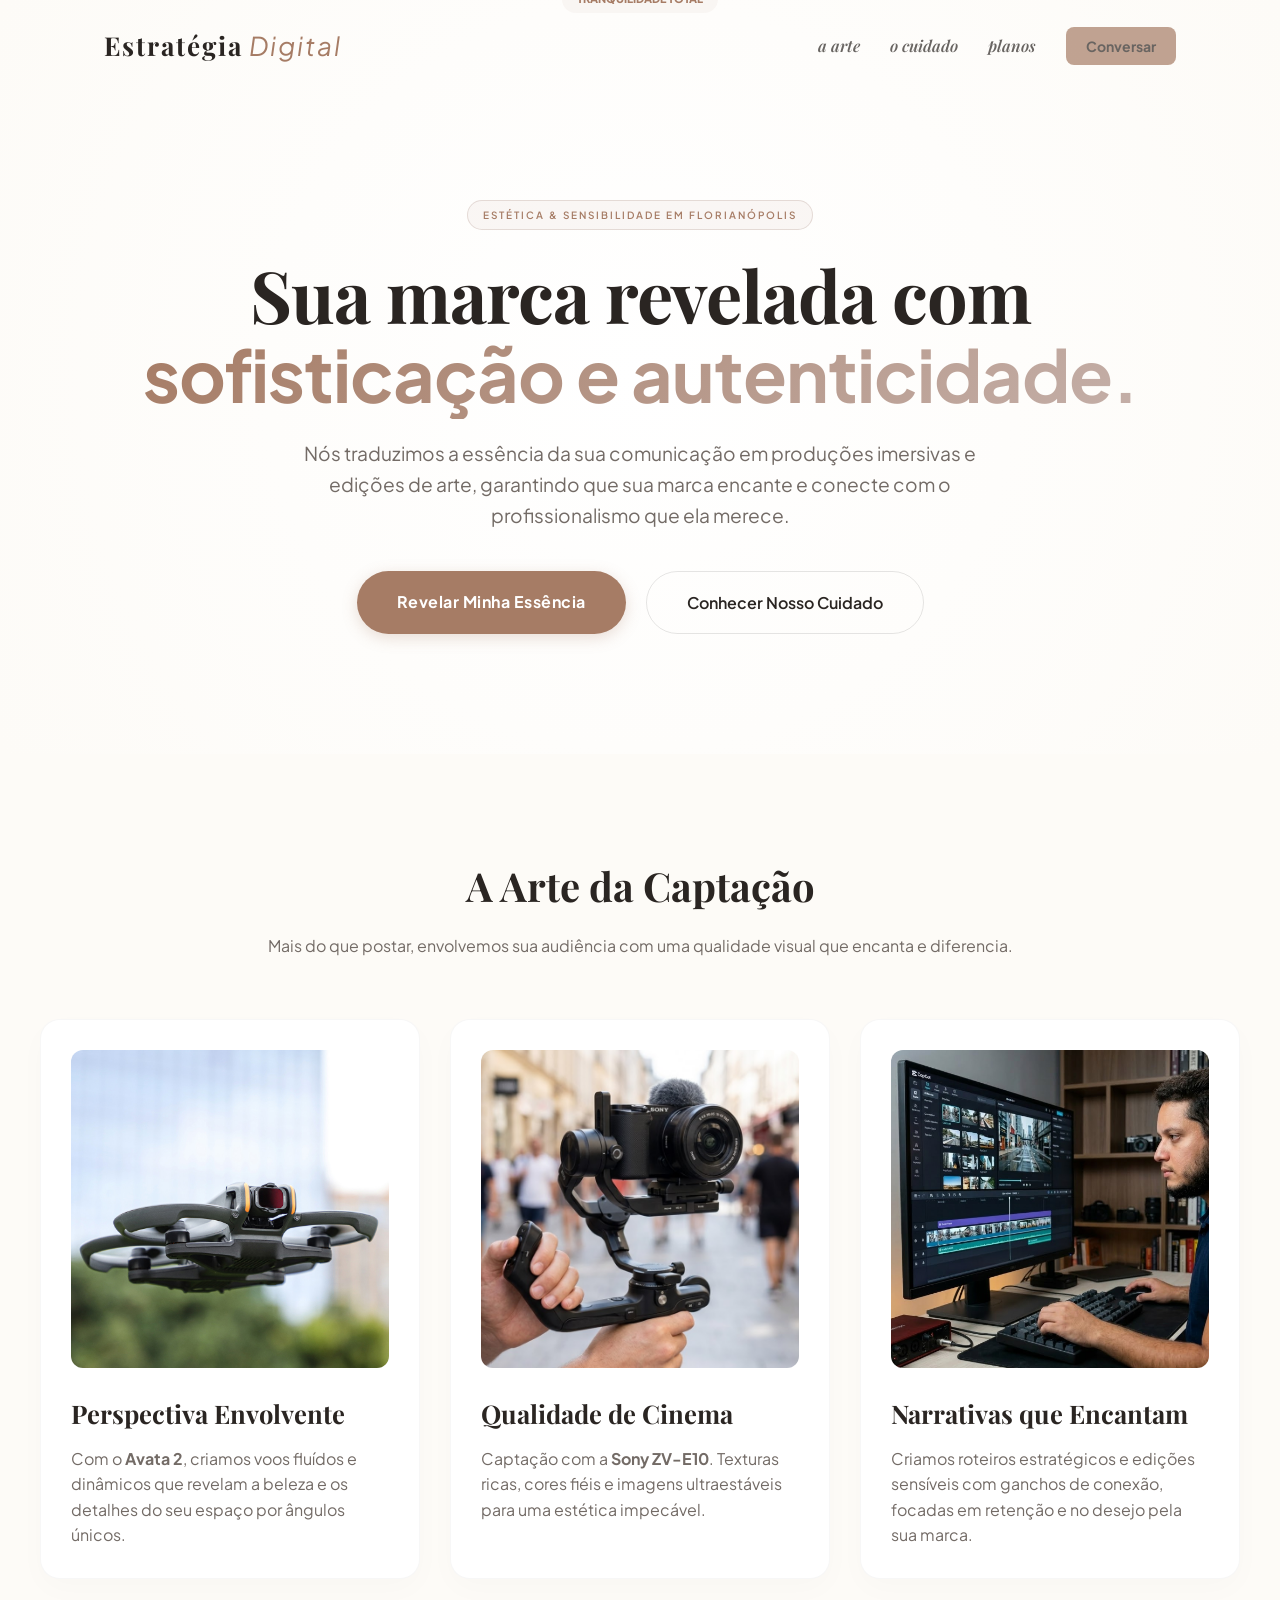
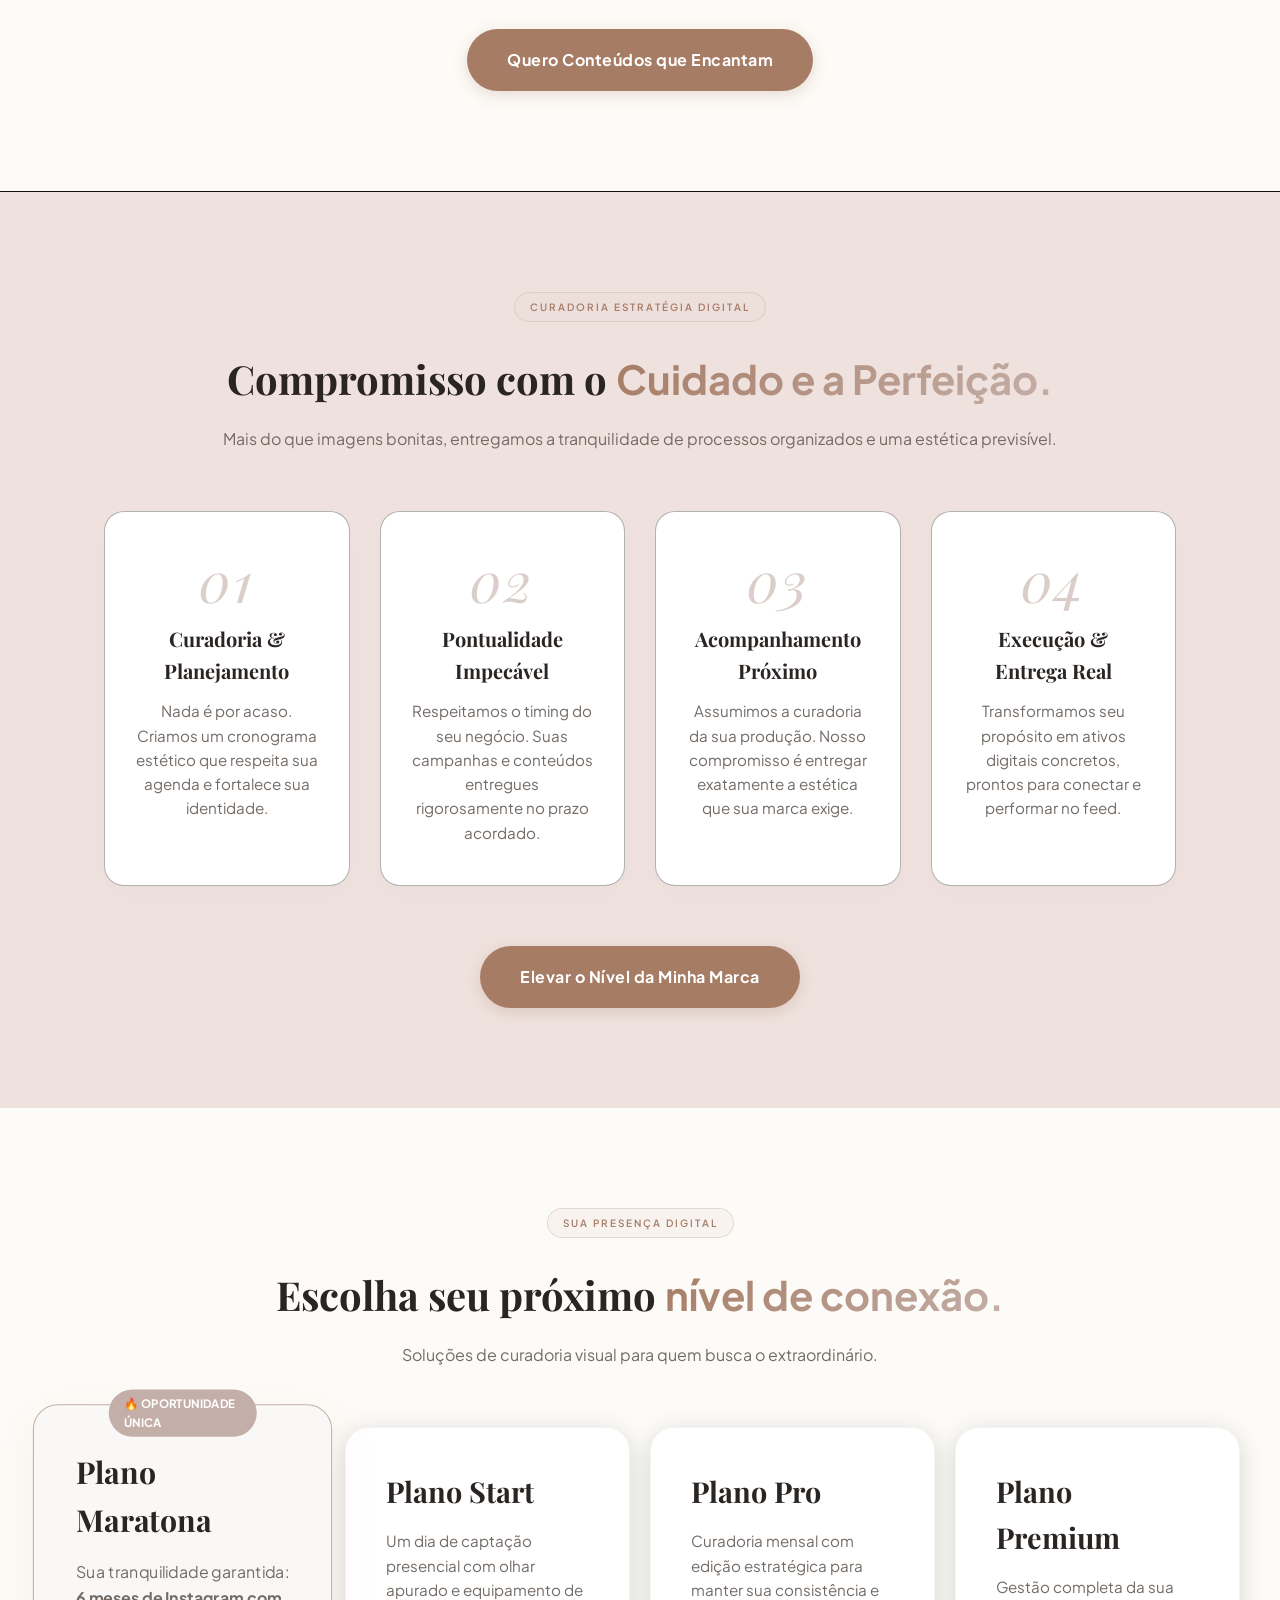
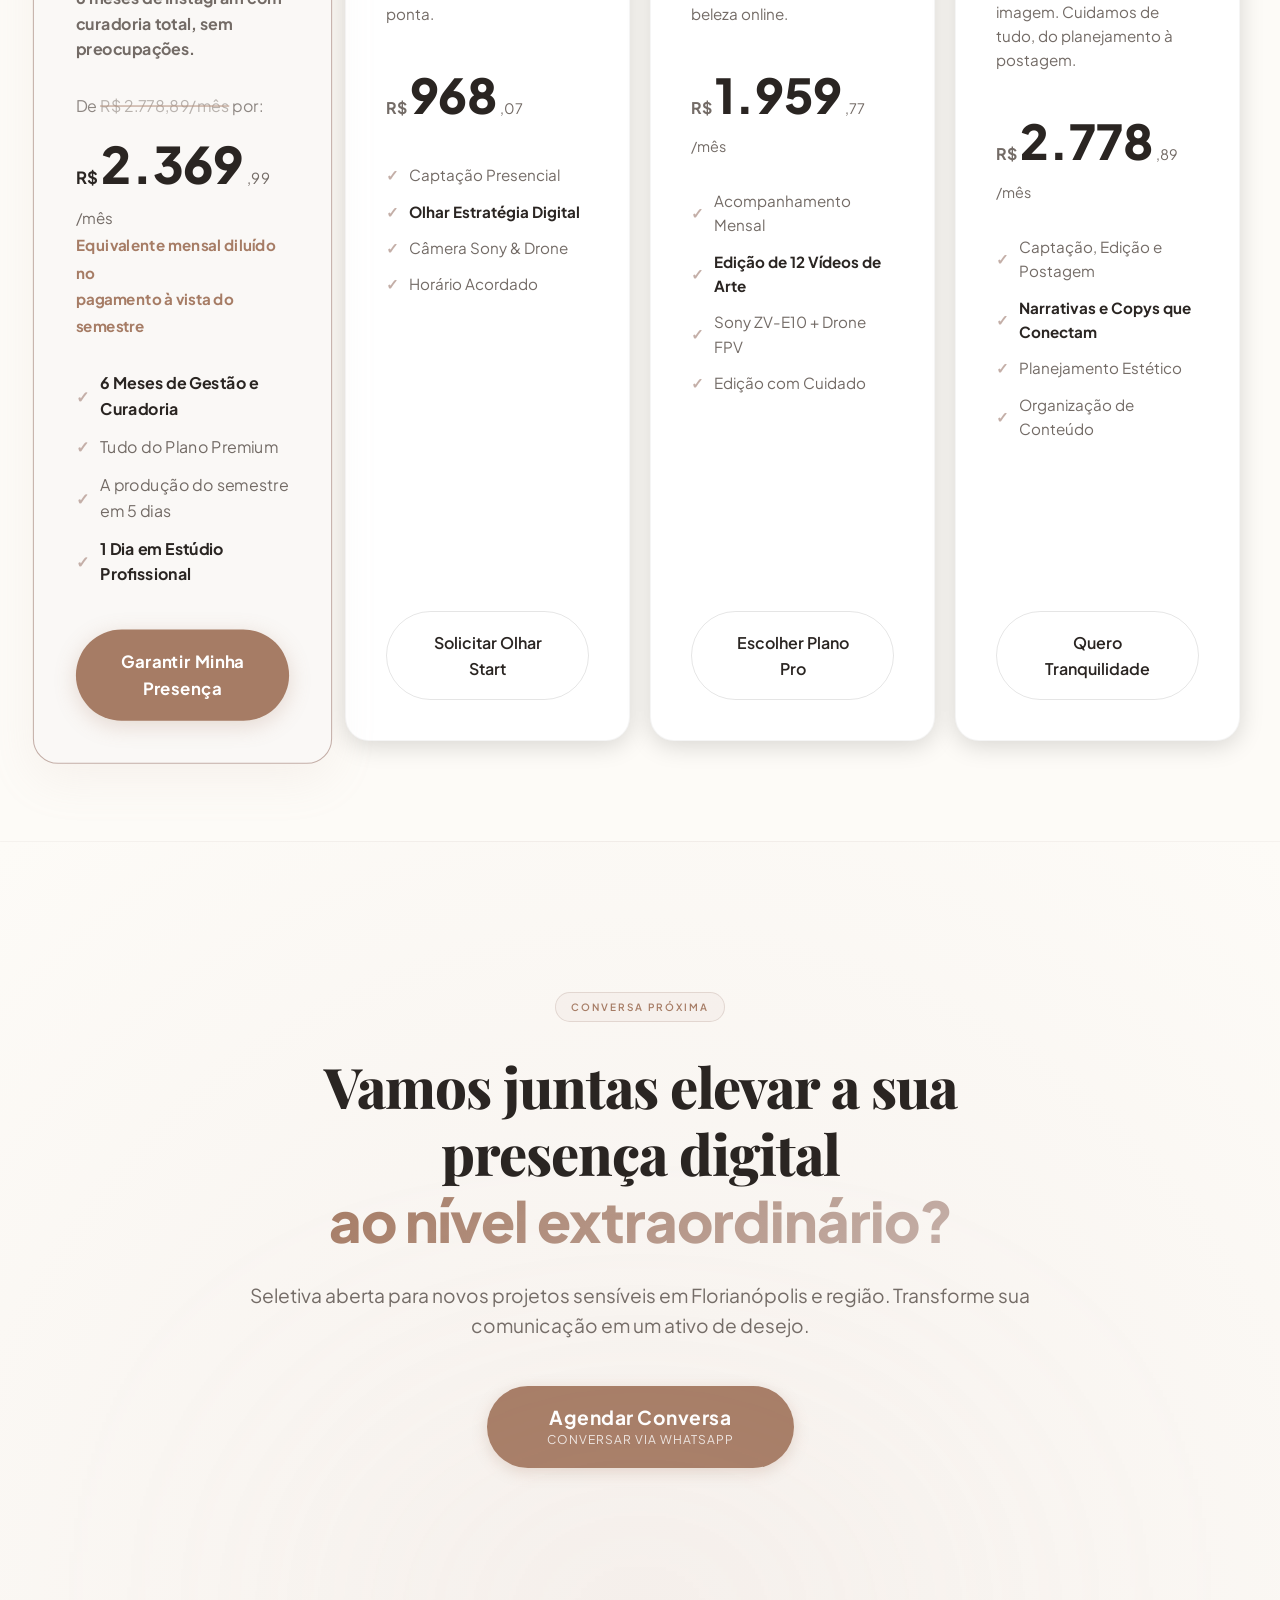
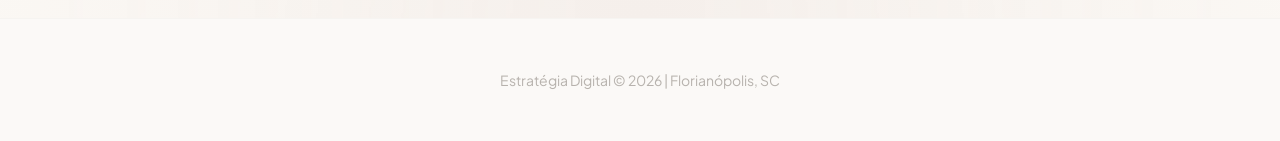
==== famele.html @ bad59ccd "versã feminia" ====
<!DOCTYPE html>
<html lang="pt-br">

<head>
    <meta charset="UTF-8">
    <meta name="viewport" content="width=device-width, initial-scale=1.0">
    <link rel="icon" type="image/x-icon" href="imagens/favicoin.PNG">
    <link rel="icon" type="image/png" sizes="32x32" href="favicon-32x32.png">
    <link rel="icon" type="image/png" sizes="16x16" href="favicon-16x16.png">

    <link rel="apple-touch-icon" sizes="180x180" href="apple-touch-icon.png">

    <link rel="manifest" href="site.webmanifest">
    <title>Estratégia Digital | Conteúdo Imersivo & Estética Digital</title>
    <link rel="stylesheet" href="style.css">
    
    <link href="https://fonts.googleapis.com/css2?family=Playfair+Display:ital,wght@0,400;0,600;0,700;1,400&family=Plus+Jakarta+Sans:wght@400;600;700&display=swap" rel="stylesheet">
    
    <style>
        :root {
            /* PALETA LIGHT & SOPHISTICATED */
            --accent: #A67C65;     /* Rosy Brown / Cobre Rosado */
            --bg: #FDFBF7;         /* Bege Areia Claro / Off-white */
            --card-bg: #FFFFFF;    /* Branco Puro para os cartões */
            --text-main: #2A2522;  /* Marrom Café Suave */
            --text-dim: #736B66;   /* Taupe Quente */
            
            /* COMPLEMENTO LEVE: Rosa Chá Suave */
            --complement: #E6D7D2; /* Soft Dusty Rose */
            --complement-dark: #C4AFA8; /* Dusty Rose mais escuro */
        }

        /* Forçando o fundo claro para sobrescrever o style.css escuro */
        body { 
            background-color: var(--bg) !important; 
            color: var(--text-main) !important; 
        }
        
        [id] { scroll-margin-top: 80px; }

        /* Aplicação da Fonte com Serifa nos Títulos */
        h1, h2, h3, h4, .logo { font-family: 'Playfair Display', serif; }
        h1 { font-weight: 700; letter-spacing: -1px; }

        /* Header Suavizado no Fundo Claro */
        header.scrolled { background: rgba(253, 251, 247, 0.96) !important; border-bottom: 1px solid rgba(0, 0, 0, 0.04); }
        .logo { font-weight: 700; font-size: 26px; color: var(--text-main) !important; }
        .logo span { color: var(--accent) !important; font-weight: 400; font-style: italic; }
        .nav-links a { color: var(--text-main) !important; font-weight: 600; text-transform: lowercase; font-style: italic; font-family: 'Playfair Display', serif; font-size: 16px;}
        .nav-links a:hover { color: var(--accent) !important; }
        .btn-nav { background: var(--accent) !important; color: #FFF !important; font-family: 'Plus Jakarta Sans', sans-serif !important; text-transform: none !important; font-style: normal !important; font-weight: 700 !important; font-size: 14px !important; border: none !important;}

        /* Badge mais delicada com Rosa Chá */
        .badge {
            border-color: rgba(196, 175, 168, 0.4) !important;
            color: var(--accent) !important;
            background: rgba(230, 215, 210, 0.2) !important;
            font-weight: 600;
            letter-spacing: 2px;
            font-size: 10px;
        }
        
        /* Gradiente adaptado: Bege -> Rosa Chá */
        .gradient-text {
            background: linear-gradient(135deg, var(--accent) 0%, var(--complement-dark) 100%);
            -webkit-background-clip: text;
            -webkit-text-fill-color: transparent;
        }

        /* Botões */
        .btn-main {
            background: var(--accent) !important;
            color: #FFFFFF !important;
            border-radius: 50px !important;
            font-weight: 700 !important;
            letter-spacing: 0.5px;
            box-shadow: 0 4px 15px rgba(166, 124, 101, 0.25) !important;
            border: none !important;
        }
        .btn-main:hover {
            box-shadow: 0 6px 20px rgba(166, 124, 101, 0.35) !important;
            transform: translateY(-2px);
        }
        .btn-outline {
            border: 1px solid rgba(0, 0, 0, 0.1) !important;
            color: var(--text-main) !important;
            border-radius: 50px !important;
            font-weight: 600 !important;
            background: transparent !important;
        }
        .btn-outline:hover { background: var(--complement) !important; border-color: var(--complement) !important; color: var(--text-main) !important; }

        /* Textos descritivos */
        p { color: var(--text-dim) !important; }

        /* Cards de Tecnologia - Sombras sutis */
        .tech-card {
            background: var(--card-bg) !important;
            border: 1px solid rgba(0, 0, 0, 0.03) !important;
            border-radius: 20px !important;
            box-shadow: 0 10px 30px rgba(0, 0, 0, 0.02) !important;
            transition: all 0.4s ease;
        }
        .tech-card:hover {
            border-color: rgba(230, 215, 210, 0.5) !important;
            box-shadow: 0 15px 40px rgba(196, 175, 168, 0.1) !important;
            transform: translateY(-5px);
        }
        .tech-card h3 { color: var(--text-main) !important; }
        .card-image { border: none !important; border-radius: 12px; }

        /* NOVA SEÇÃO DE DIFERENCIAIS (CURADORIA EM CARDS) */
        .grid-diff {
            display: grid;
            grid-template-columns: repeat(auto-fit, minmax(240px, 1fr));
            gap: 30px;
            margin-top: 50px;
        }
        .diff-item {
            background: var(--card-bg) !important;
            padding: 40px 30px;
            border-radius: 20px;
            border: 1px solid rgba(0, 0, 1, 0.30) !important;
            box-shadow: 0 10px 30px rgba(0, 0, 0, 0.02);
            transition: all 0.4s ease;
            text-align: center;
        }
        .diff-item:hover {
            border-color: rgba(230, 215, 210, 0.5) !important;
            box-shadow: 0 15px 40px rgba(196, 175, 168, 0.1);
            transform: translateY(-5px);
        }
        .number {
            font-family: 'Playfair Display', serif;
            font-size: 3.5rem !important;
            color: var(--complement-dark) !important;
            display: block;
            margin-bottom: 15px;
            line-height: 1;
            opacity: 0.6;
            font-style: italic;
            font-weight: 400;
        }
        .diff-item h4 {
            color: var(--text-main) !important;
            font-size: 1.25rem;
            margin-bottom: 12px;
        }
        .diff-item p {
            color: var(--text-dim) !important;
            font-size: 0.95rem;
            line-height: 1.6;
        }

        /* Planos - Branco no fundo bege */
        .price-card {
            background: var(--card-bg) !important;
            border: 1px solid rgba(0, 0, 0, 0.04) !important;
            border-radius: 24px !important;
            box-shadow: 0 5px 25px rgba(0, 0, 0, 0.15) !important;
        }
        .price-card h3 { font-family: 'Playfair Display', serif; color: var(--text-main) !important; }
        .price-card .amount { color: var(--text-main) !important; }
        .price-card .currency { color: var(--text-dim) !important; }
        .price-card .period { color: var(--text-dim) !important; }
        
        /* Destaque do Plano Maratona - Sofisticado Rosa Chá */
        .price-card.featured {
            border-color: var(--complement-dark) !important;
            background: #FAF8F6 !important; /* Um off-white levemente rosado */
            box-shadow: 0 15px 45px rgba(196, 175, 168, 0.12) !important;
        }
        .price-card.featured .pop-tag {
            background: var(--complement-dark) !important;
            color: #fff !important;
            font-weight: 700;
        }
        .price-card.featured .currency, .price-card.featured .amount { color: var(--text-main) !important; }
        .price-card.featured .btn-main {
            background: var(--accent) !important;
            color: #fff !important;
            box-shadow: 0 5px 20px rgba(166, 124, 101, 0.25) !important;
        }
        .price-card.featured .btn-main:hover {
            box-shadow: 0 8px 25px rgba(166, 124, 101, 0.35) !important;
        }
        
        /* Fita de desconto suavizada */
        del { color: #A8A19C !important; text-decoration-color: var(--accent) !important; }
        .discount-note { color: var(--accent) !important; font-weight: 700; }

        .price-list li { color: var(--text-dim) !important; }
        .price-list li::before { color: var(--complement-dark) !important; content: "✓" !important;}
        .price-list li strong { color: var(--text-main) !important; }
        
        /* Hero & CTA Final no Fundo Claro */
        .hero { background: radial-gradient(circle at center, #FFFFFF 0%, var(--bg) 100%) !important; }
        .hero h1 { color: var(--text-main) !important; }
        
        .section-header h2 { color: var(--text-main) !important; }

        .cta-final {
            background: radial-gradient(circle at bottom center, #F6F1ED 0%, var(--bg) 100%) !important;
            border-top: 1px solid rgba(0,0,0,0.02);
        }
        .cta-final h2 { color: var(--text-main) !important; }
        .cta-final::before { background: var(--complement) !important; opacity: 0.1 !important; }
        
        footer { border-top: 1px solid rgba(0,0,0,0.04) !important; color: var(--text-dim) !important; background: #FAF9F7 !important;}

    </style>
    
    <script>
        !function (f, b, e, v, n, t, s) {
            if (f.fbq) return; n = f.fbq = function () {
                n.callMethod ?
                    n.callMethod.apply(n, arguments) : n.queue.push(arguments)
            };
            if (!f._fbq) f._fbq = n; n.push = n; n.loaded = !0; n.version = '2.0';
            n.queue = []; t = b.createElement(e); t.async = !0;
            t.src = v; s = b.getElementsByTagName(e)[0];
            s.parentNode.insertBefore(t, s)
        }(window, document, 'script',
            'https://connect.facebook.net/en_US/fbevents.js');
        fbq('init', '882979604609252');
        fbq('track', 'PageView');
    </script>
    <noscript><img height="1" width="1" style="display:none"
            src="https://www.facebook.com/tr?id=882979604609252&ev=PageView&noscript=1" /></noscript>
</head>

<body>

    <header id="header">
        <nav class="container">
            <div class="logo">Estratégia<span> Digital</span></div>
            <ul class="nav-links">
                <li><a href="#tecnologia">A Arte</a></li>
                <li><a href="#execucao-elite">O Cuidado</a></li>
                <li><a href="#investimento">Planos</a></li>
                <li><a href="https://wa.me/SEUNUMERO" target="_blank" class="btn-nav">Conversar</a></li>
            </ul>
        </nav>
    </header>

    <main>
        <section class="hero">
            <div class="container">
                <div class="badge">Estética & Sensibilidade em Florianópolis</div>
                <h1>Sua marca revelada com <br><span class="gradient-text">sofisticação e autenticidade.</span></h1>
                <p>Nós traduzimos a essência da sua comunicação em produções imersivas e edições de arte, garantindo que sua marca encante e conecte com o profissionalismo que ela merece.</p>
                <div class="hero-btns">
                    <a href="https://wa.me/5548996109220?text=Olá, gostaria de conhecer melhor os serviços de estética visual da Estratégia Digital." target="_blank"
                        class="btn-main">Revelar Minha Essência</a>
                    <a href="#execucao-elite" class="btn-outline">Conhecer Nosso Cuidado</a>
                </div>
            </div>
        </section>


        <section id="tecnologia" class="tech-specs container">
            <div class="section-header">
                <h2>A Arte da Captação</h2>
                <p>Mais do que postar, envolvemos sua audiência com uma qualidade visual que encanta e diferencia.</p>
            </div>
            <div class="grid-tech">
                <div  class="tech-card">
                    <div class="card-image">
                        <img src="imagens/avata.jpg" alt="Drone DJI Avata 2">
                    </div>
                    <h3>Perspectiva Envolvente</h3>
                    <p>Com o <strong>Avata 2</strong>, criamos voos fluídos e dinâmicos que revelam a beleza e os detalhes do seu espaço por ângulos únicos.</p>
                </div>

                <div class="tech-card">
                    <div class="card-image">
                        <img src="imagens/kit.PNG" alt="Sony ZV-E10 com Gimbal">
                    </div>
                    <h3>Qualidade de Cinema</h3>
                    <p>Captação com a <strong>Sony ZV-E10</strong>. Texturas ricas, cores fiéis e imagens ultraestáveis para uma estética impecável.</p>
                </div>

                <div class="tech-card">
                    <div class="card-image">
                        <img src="imagens/edicao.PNG" alt="Edição de vídeo profissional">
                    </div>
                    <h3>Narrativas que Encantam</h3>
                    <p>Criamos roteiros estratégicos e edições sensíveis com ganchos de conexão, focadas em retenção e no desejo pela sua marca.</p>
                </div>
            </div>
            
            <div style="text-align: center; margin-top: 50px;">
                <a href="https://wa.me/5548996109220?text=Olá, gostaria de conversar sobre a estética visual da minha marca." target="_blank" class="btn-main">Quero Conteúdos que Encantam</a>
            </div>
            
        </section>

        <section style="background-color: #7500001a;" id="execucao-elite" class="differentials" >
            <div class="container">
                <div class="section-header" >
                    <span class="badge">Curadoria Estratégia Digital</span>
                    <h2>Compromisso com o <span class="gradient-text">Cuidado e a Perfeição.</span></h2>
                    <p>Mais do que imagens bonitas, entregamos a tranquilidade de processos organizados e uma estética previsível.</p>
                </div>

                <div class="grid-diff">
                    <div class="diff-item">
                        <span class="number">01</span>
                        <h4>Curadoria & Planejamento</h4>
                        <p>Nada é por acaso. Criamos um cronograma estético que respeita sua agenda e fortalece sua identidade.</p>
                    </div>
                    <div class="diff-item">
                        <span class="number">02</span>
                        <h4>Pontualidade Impecável</h4>
                        <p>Respeitamos o timing do seu negócio. Suas campanhas e conteúdos entregues rigorosamente no prazo acordado.</p>
                    </div>
                    <div class="diff-item">
                        <span class="number">03</span>
                        <h4>Acompanhamento Próximo</h4>
                        <p>Assumimos a curadoria da sua produção. Nosso compromisso é entregar exatamente a estética que sua marca exige.</p>
                    </div>
                    <div class="diff-item">
                        <span class="number">04</span>
                        <h4>Execução & Entrega Real</h4>
                        <p>Transformamos seu propósito em ativos digitais concretos, prontos para conectar e performar no feed.</p>
                    </div>
                </div>

                <div style="text-align: center; margin-top: 60px;">
                    <a href="https://wa.me/5548996109220?text=Olá, gostaria de saber mais sobre o método de trabalho da Estratégia Digital." target="_blank" class="btn-main">Elevar o Nível da Minha Marca</a>
                </div>

            </div>
        </section>

        <section id="investimento" class="pricing container">
            <div class="section-header">
                <span class="badge">Sua Presença Digital</span>
                <h2>Escolha seu próximo <span class="gradient-text">nível de conexão.</span></h2>
                <p>Soluções de curadoria visual para quem busca o extraordinário.</p>
            </div>

            <div class="grid-pricing" style="grid-template-columns: repeat(auto-fit, minmax(260px, 1fr)); gap: 20px;">
                
                <div class="price-card featured">
                    <div class="price-content">
                        <span class="pop-tag">🔥 Oportunidade Única</span>
                        <h3>Plano Maratona</h3>
                        <p>Sua tranquilidade garantida: <strong>6 meses de Instagram com curadoria total, sem preocupações.</strong></p>
                        <div class="value">
                            <div style="font-size: 0.95rem; color: #736B66; margin-bottom: 5px; opacity: 0.8;">De <del>R$ 2.778,89/mês</del> por:</div>
                            <span class="currency">R$</span>
                            <span class="amount">2.369</span>
                            <span class="period">,99 /mês<br>
                            <span class="discount-note">Equivalente mensal diluído no <br>pagamento à vista do semestre</span></span>
                        </div>
                        <ul class="price-list">
                            <li><strong>6 Meses de Gestão e Curadoria</strong></li>
                            <li>Tudo do Plano Premium</li>
                            <li>A produção do semestre em 5 dias</li>
                            <li><strong>1 Dia em Estúdio Profissional</strong></li>
                        </ul>
                    </div>
                    <a href="https://wa.me/5548996109220?text=Olá, quero garantir minha Presença Digital com o Plano Maratona."
                        target="_blank" class="btn-main full">Garantir Minha Presença</a>
                </div>

                <div class="price-card">
                    <div class="price-content">
                        <h3>Plano Start</h3>
                        <p>Um dia de captação presencial com olhar apurado e equipamento de ponta.</p>
                        <div class="value">
                            <span class="currency">R$</span>
                            <span class="amount">968</span>
                            <span class="period">,07</span>
                        </div>
                        <ul class="price-list">
                            <li>Captação Presencial</li>
                            <li><strong>Olhar Estratégia Digital</strong></li>
                            <li>Câmera Sony & Drone</li>
                            <li>Horário Acordado</li>
                        </ul>
                    </div>
                    <a href="https://wa.me/5548996109220?text=Olá, gostaria de solicitar o Plano Start de captação."
                        target="_blank" class="btn-outline full">Solicitar Olhar Start</a>
                </div>

                <div class="price-card">
                    <div class="price-content">
                        <h3>Plano Pro</h3>
                        <p>Curadoria mensal com edição estratégica para manter sua consistência e beleza online.</p>
                        <div class="value">
                            <span class="currency">R$</span>
                            <span class="amount">1.959</span>
                            <span class="period">,77 /mês</span>
                        </div>
                        <ul class="price-list">
                            <li>Acompanhamento Mensal</li>
                            <li><strong>Edição de 12 Vídeos de Arte</strong></li>
                            <li>Sony ZV-E10 + Drone FPV</li>
                            <li>Edição com Cuidado</li>
                        </ul>
                    </div>
                    <a href="https://wa.me/5548996109220?text=Olá, tenho interesse no Plano Pro de acompanhamento mensal."
                        target="_blank" class="btn-outline full">Escolher Plano Pro</a>
                </div>

                <div class="price-card">
                    <div class="price-content">
                        <span class="pop-tag" style="background: rgba(230, 215, 210, 0.2); color: var(--accent);">Tranquilidade Total</span>
                        <h3>Plano Premium</h3>
                        <p>Gestão completa da sua imagem. Cuidamos de tudo, do planejamento à postagem.</p>
                        <div class="value">
                            <span class="currency">R$</span>
                            <span class="amount">2.778</span>
                            <span class="period">,89 /mês</span>
                        </div>
                        <ul class="price-list">
                            <li>Captação, Edição e Postagem</li>
                            <li><strong>Narrativas e Copys que Conectam</strong></li>
                            <li>Planejamento Estético</li>
                            <li>Organização de Conteúdo</li>
                        </ul>
                    </div>
                    <a href="https://wa.me/5548996109220?text=Olá, quero delegar minha gestão de conteúdo com o Plano Premium."
                        target="_blank" class="btn-outline full">Quero Tranquilidade</a>
                </div>

            </div>
        </section>

        <section class="cta-final">
            <div class="container" >
                <div class="cta-content">
                    <span class="badge">Conversa Próxima</span>
                    <h2>Vamos juntas elevar a sua presença digital <br><span class="gradient-text">ao nível extraordinário?</span></h2>
                    <p>Seletiva aberta para novos projetos sensíveis em Florianópolis e região. Transforme sua comunicação em um ativo de desejo.</p>

                    <div class="cta-actions">
                        <a href="https://wa.me/5548996109220?text=Olá, gostaria de marcar uma conversa para conhecer a Estratégia Digital."
                            target="_blank" class="btn-main large">
                            <span class="btn-text">Agendar Conversa</span>
                            <span class="btn-subtext">Conversar via WhatsApp</span>
                        </a>
                    </div>
                </div>
            </div>
        </section>
    </main>

    <footer>
        <div class="container">
            <p>Estratégia Digital &copy; 2026 | Florianópolis, SC</p>
        </div>
    </footer>

    <script src="script.js"></script>
</body>

</html>
---- style.css ----
/* =========================================
   CONFIGURAÇÕES GERAIS E VARIÁVEIS
   ========================================= */
:root {
    --accent: #00dfd8; /* Ciano Neon / Tech */
    --bg: #050505;
    --card-bg: #111;
    --text-main: #ffffff;
    --text-dim: #a0a0a0;
}

html {
    scroll-behavior: smooth;
}

* {
    margin: 0;
    padding: 0;
    box-sizing: border-box;
    font-family: 'Plus Jakarta Sans', sans-serif;
}

body {
    background-color: var(--bg);
    color: var(--text-main);
    overflow-x: hidden;
    line-height: 1.6;
}

.container {
    max-width: 1200px;
    margin: 0 auto;
    padding: 0 5%;
}

/* Ajuste global para links de scroll pararem antes do conteúdo */
[id] {
    scroll-margin-top: 100px;
}

/* =========================================
   HEADER & NAVEGAÇÃO
   ========================================= */
header {
    padding: 25px 0;
    position: fixed;
    width: 100%;
    z-index: 1000;
    transition: 0.4s;
}

header.scrolled {
    background: rgba(5, 5, 5, 0.8);
    backdrop-filter: blur(15px);
    border-bottom: 1px solid #222;
}

nav {
    display: flex;
    justify-content: space-between;
    align-items: center;
}

.logo {
    font-size: 24px;
    font-weight: 800;
    letter-spacing: 2px;
}

.logo span {
    color: var(--accent);
}

.nav-links {
    display: flex;
    list-style: none;
    align-items: center;
    gap: 30px;
}

.nav-links a {
    text-decoration: none;
    color: var(--text-main);
    font-size: 14px;
    font-weight: 600;
    opacity: 0.7;
    transition: 0.3s;
}

.nav-links a:hover {
    opacity: 1;
    color: var(--accent);
}

.btn-nav {
    background: white;
    color: black !important;
    padding: 10px 20px;
    border-radius: 8px;
    font-weight: 700;
}

/* =========================================
   HERO SECTION
   ========================================= */
.hero {
    padding: 200px 0 120px;
    text-align: center;
    background: radial-gradient(circle at center, #111 0%, #050505 100%);
}

.badge {
    display: inline-block;
    padding: 6px 15px;
    border: 1px solid var(--accent);
    color: var(--accent);
    border-radius: 50px;
    font-size: 11px;
    font-weight: 700;
    margin-bottom: 25px;
    text-transform: uppercase;
    letter-spacing: 1px;
}

h1 {
    font-size: clamp(2.5rem, 6vw, 4.5rem);
    line-height: 1.1;
    font-weight: 800;
    margin-bottom: 25px;
}

.gradient-text {
    background: linear-gradient(90deg, #fff, var(--accent));
    -webkit-background-clip: text;
    -webkit-text-fill-color: transparent;
}

.hero p {
    font-size: 1.2rem;
    color: var(--text-dim);
    max-width: 750px;
    margin: 0 auto 40px;
}

.hero-btns {
    display: flex;
    gap: 20px;
    justify-content: center;
}

.btn-main, .btn-outline {
    padding: 18px 40px;
    border-radius: 12px;
    font-weight: 700;
    text-decoration: none;
    transition: 0.3s;
    display: inline-block;
}

.btn-main {
    background: var(--accent);
    color: #000;
}

.btn-main:hover {
    transform: scale(1.05);
    box-shadow: 0 0 30px rgba(0, 223, 216, 0.4);
}

.btn-outline {
    border: 1px solid #333;
    color: white;
}

.btn-outline:hover {
    background: #111;
    border-color: #555;
}

/* =========================================
   TECH SPECS & CARDS
   ========================================= */
.tech-specs {
    padding: 100px 0;
}

.section-header {
    text-align: center;
    margin-bottom: 60px;
}

.section-header h2 {
    font-size: 2.5rem;
    margin-bottom: 15px;
}

.grid-tech {
    display: grid;
    grid-template-columns: repeat(auto-fit, minmax(320px, 1fr));
    gap: 30px;
}

.tech-card {
    background: var(--card-bg);
    padding: 30px;
    border-radius: 24px;
    border: 1px solid #222;
    transition: 0.4s;
}

.tech-card:hover {
    border-color: var(--accent);
    transform: translateY(-10px);
}

.card-image {
    width: 100%;
    aspect-ratio: 1 / 1;
    border-radius: 16px;
    overflow: hidden;
    margin-bottom: 25px;
    border: 1px solid #333;
}

.card-image img {
    width: 100%;
    height: 100%;
    object-fit: cover;
    transition: 0.5s;
}

.tech-card:hover .card-image img {
    transform: scale(1.1);
}

.tech-card h3 {
    font-size: 1.6rem;
    margin-bottom: 12px;
}

.tech-card p {
    color: var(--text-dim);
}

/* =========================================
   DIFERENCIAIS
   ========================================= */
.differentials {
    padding: 100px 0;
    background: #080808;
    border-top: 1px solid #111;
}

.grid-diff {
    display: grid;
    grid-template-columns: repeat(auto-fit, minmax(250px, 1fr));
    gap: 40px;
    margin-top: 50px;
}

.diff-item {
    padding-left: 20px;
    border-left: 1px solid #222;
    transition: 0.3s;
}

.diff-item:hover {
    border-left: 1px solid var(--accent);
}

.number {
    font-size: 0.8rem;
    font-weight: 800;
    color: var(--accent);
    display: block;
    margin-bottom: 10px;
    letter-spacing: 2px;
}

.diff-item h4 {
    font-size: 1.3rem;
    margin-bottom: 15px;
    font-weight: 700;
}

.diff-item p {
    color: var(--text-dim);
    font-size: 0.95rem;
}

/* =========================================
   INVESTIMENTO (PRICING) + CARROSSEL
   ========================================= */
.pricing {
    padding: 100px 0;
}

.grid-pricing {
    display: grid;
    grid-template-columns: repeat(3, 1fr); /* 3 colunas padrão */
    gap: 25px;
    margin-top: 50px;
    align-items: stretch;
}

.price-card {
    background: #111;
    border: 1px solid #222;
    padding: 40px;
    border-radius: 28px;
    display: flex;
    flex-direction: column;
    justify-content: space-between;
    transition: 0.4s;
}

.price-card.featured {
    border-color: var(--accent);
    background: radial-gradient(circle at top right, #111, #080808);
    position: relative;
    transform: scale(1.05);
    z-index: 10;
}

.pop-tag {
    position: absolute;
    top: -15px;
    left: 50%;
    transform: translateX(-50%);
    background: var(--accent);
    color: #000;
    padding: 5px 15px;
    border-radius: 50px;
    font-size: 11px;
    font-weight: 800;
    text-transform: uppercase;
}

.price-card h3 { font-size: 1.8rem; margin-bottom: 15px; }
.price-card p { color: var(--text-dim); font-size: 0.95rem; margin-bottom: 30px; }

.value { margin-bottom: 30px; }
.currency { font-size: 1rem; color: var(--accent); font-weight: 700; }
.amount { font-size: 3rem; font-weight: 800; color: #fff; }
.period { color: var(--text-dim); font-size: 0.9rem; }

.price-list { list-style: none; margin-bottom: 40px; }
.price-list li {
    color: var(--text-dim);
    margin-bottom: 12px;
    font-size: 0.95rem;
    display: flex;
    align-items: center;
}

.price-list li::before {
    content: "✓";
    color: var(--accent);
    margin-right: 10px;
    font-weight: bold;
}

/* Destaque para IA e Render no texto */
.price-list li strong {
    color: var(--accent);
    font-weight: 700;
}

.btn-main.full, .btn-outline.full {
    width: 100%;
    text-align: center;
}

/* =========================================
   FOOTER & CTA
   ========================================= */
/* CTA Final - Estilo Premium */
.cta-final {
    padding: 150px 0;
    position: relative;
    background: radial-gradient(circle at bottom center, #0a1515 0%, #050505 100%);
    overflow: hidden;
}

/* Efeito de luz de fundo */
.cta-final::before {
    content: '';
    position: absolute;
    bottom: -150px;
    left: 50%;
    transform: translateX(-50%);
    width: 600px;
    height: 300px;
    background: var(--accent);
    filter: blur(150px);
    opacity: 0.15;
    pointer-events: none;
}

.cta-content {
    max-width: 800px;
    margin: 0 auto;
    text-align: center;
}

.cta-final h2 {
    font-size: clamp(2.2rem, 5vw, 3.5rem);
    font-weight: 800;
    line-height: 1.2;
    margin-bottom: 25px;
    letter-spacing: -1px;
}

.cta-final p {
    font-size: 1.2rem;
    color: var(--text-dim);
    margin-bottom: 45px;
    line-height: 1.6;
}

/* Botão com Subtexto */
.btn-main.large {
    display: inline-flex;
    flex-direction: column;
    align-items: center;
    padding: 20px 60px;
    height: auto;
    line-height: 1.2;
}

.btn-text {
    font-size: 1.2rem;
    display: block;
}

.btn-subtext {
    font-size: 0.75rem;
    opacity: 0.8;
    font-weight: 400;
    margin-top: 4px;
    text-transform: uppercase;
    letter-spacing: 1px;
}

.cta-final .badge {
    background: rgba(0, 223, 216, 0.1);
    border-color: rgba(0, 223, 216, 0.3);
    margin-bottom: 30px;
}

footer {
    padding: 50px 0;
    border-top: 1px solid #111;
    text-align: center;
    opacity: 0.5;
    font-size: 14px;
}
/* Portfólio */
.portfolio {
    padding: 100px 5%;
}

.grid-portfolio {
    display: grid;
    grid-template-columns: repeat(auto-fit, minmax(350px, 1fr));
    gap: 30px;
    margin-top: 50px;
}

.portfolio-item {
    background: var(--card-bg);
    border-radius: 24px;
    overflow: hidden;
    border: 1px solid #222;
    transition: 0.4s;
}

.video-container {
    width: 100%;
    aspect-ratio: 16 / 9; /* Formato padrão de vídeo */
    background: #000;
}

.video-container iframe {
    width: 100%;
    height: 100%;
    border: none;
}

.portfolio-info {
    padding: 20px;
}

.portfolio-info span {
    color: var(--accent);
    font-size: 0.75rem;
    font-weight: 800;
    text-transform: uppercase;
    letter-spacing: 1px;
}

.portfolio-info h4 {
    font-size: 1.2rem;
    margin-top: 5px;
}

.portfolio-item:hover {
    border-color: var(--accent);
    transform: translateY(-5px);
    box-shadow: 0 10px 30px rgba(0, 223, 216, 0.1);
}
/* Configuração do Carrossel de Portfólio */
.carousel-portfolio {
    display: flex;
    overflow-x: auto;
    scroll-snap-type: x mandatory;
    gap: 20px;
    padding: 20px 5% 50px; /* Padding lateral para alinhar com o container */
    scrollbar-width: none; /* Esconde barra no Firefox */
    -ms-overflow-style: none; /* Esconde barra no IE/Edge */
}

.carousel-portfolio::-webkit-scrollbar {
    display: none; /* Esconde barra no Chrome/Safari */
}

.portfolio-item {
    min-width: 450px; /* Largura no Desktop */
    scroll-snap-align: start;
    background: var(--card-bg);
    border-radius: 24px;
    overflow: hidden;
    border: 1px solid #222;
    transition: 0.4s;
    flex-shrink: 0;
}

.video-wrapper {
    width: 100%;
    aspect-ratio: 16 / 9;
    background: #000;
}

.video-wrapper iframe {
    width: 100%;
    height: 100%;
}

.portfolio-info {
    padding: 25px;
}

.portfolio-info span {
    color: var(--accent);
    font-size: 0.7rem;
    font-weight: 800;
    text-transform: uppercase;
    letter-spacing: 2px;
}

.portfolio-info h4 {
    font-size: 1.3rem;
    margin-top: 8px;
    font-weight: 700;
}

.portfolio-item:hover {
    border-color: var(--accent);
    transform: translateY(-5px);
}

/* Ajustes para Mobile */
@media (max-width: 768px) {
    .portfolio-item {
        min-width: 85vw; /* Card ocupa quase a tela toda no celular */
    }
    
    .portfolio-info h4 {
        font-size: 1.1rem;
    }
}
.portfolio-action {
    padding: 0 5%;
    display: flex;
    justify-content: center;
}

/* Efeito de brilho sutil no botão de portfólio para destacar */
.portfolio-action .btn-main {
    box-shadow: 0 0 20px rgba(0, 223, 216, 0.1);
}

.portfolio-action .btn-main:hover {
    box-shadow: 0 0 35px rgba(0, 223, 216, 0.3);
    transform: scale(1.05);
}
/* Ajuste mobile para vídeos verticais (Reels) se preferir */
@media (max-width: 768px) {
    .grid-portfolio {
        grid-template-columns: 1fr;
    }
}
/* =========================================
   RESPONSIVIDADE (MOBILE & TABLET)
   ========================================= */
   
@media (max-width: 1024px) {
    /* Carrossel de Preços Mobile */
    .grid-pricing {
        display: flex;
        overflow-x: auto;
        scroll-snap-type: x mandatory;
        gap: 20px;
        padding: 20px 5%;
        scrollbar-width: none;
    }

    .grid-pricing::-webkit-scrollbar {
        display: none;
    }

    .price-card {
        min-width: 85vw;
        scroll-snap-align: center;
        transform: scale(1) !important; /* Remove escala no mobile */
        margin: 10px 0;
    }

    .price-card.featured {
        box-shadow: 0 0 20px rgba(0, 223, 216, 0.2);
    }
}

@media (max-width: 768px) {
    .nav-links { display: none; }
    
    .hero { padding: 150px 0 80px; }
    
    .hero-btns {
        flex-direction: column;
    }
    
    h1 { font-size: 2.8rem; }
    
    .grid-diff { gap: 30px; }
    .diff-item { border-left: 2px solid #222; }
    
    .section-header h2 { font-size: 2rem; }
}
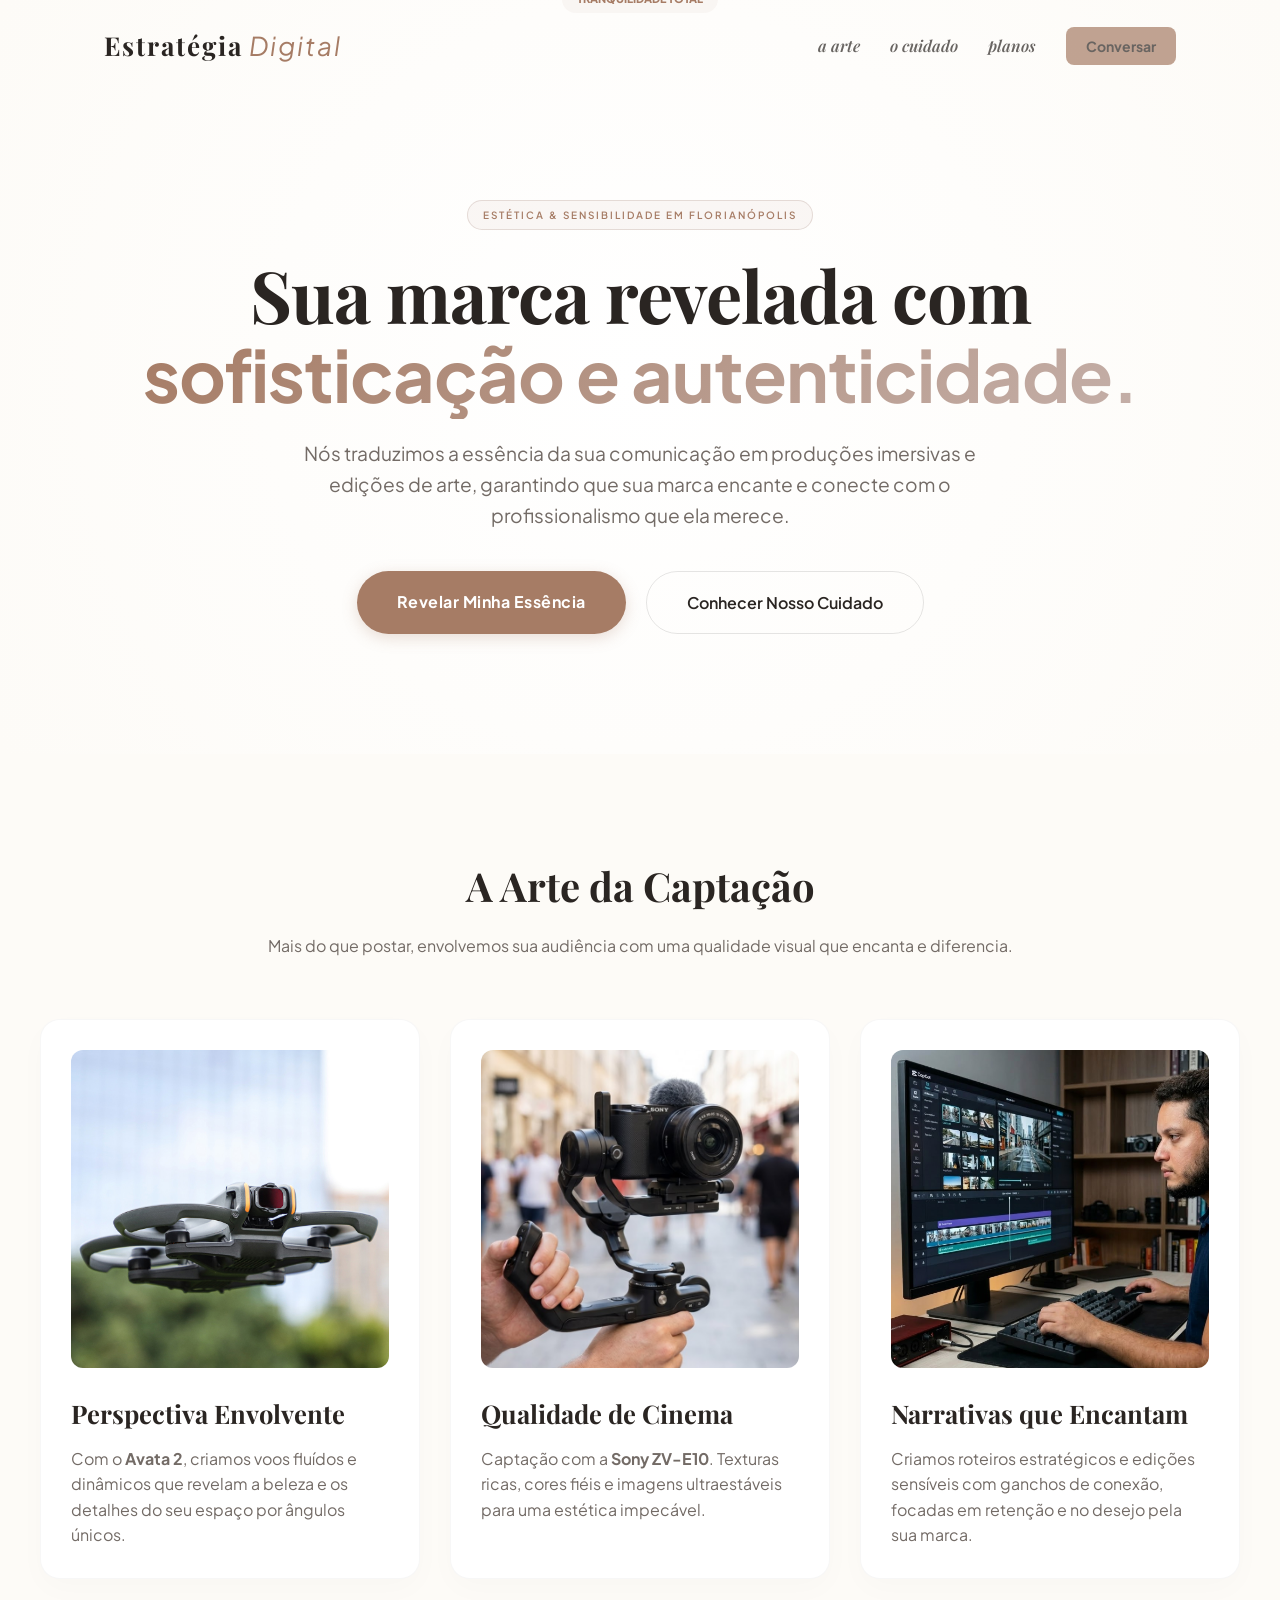
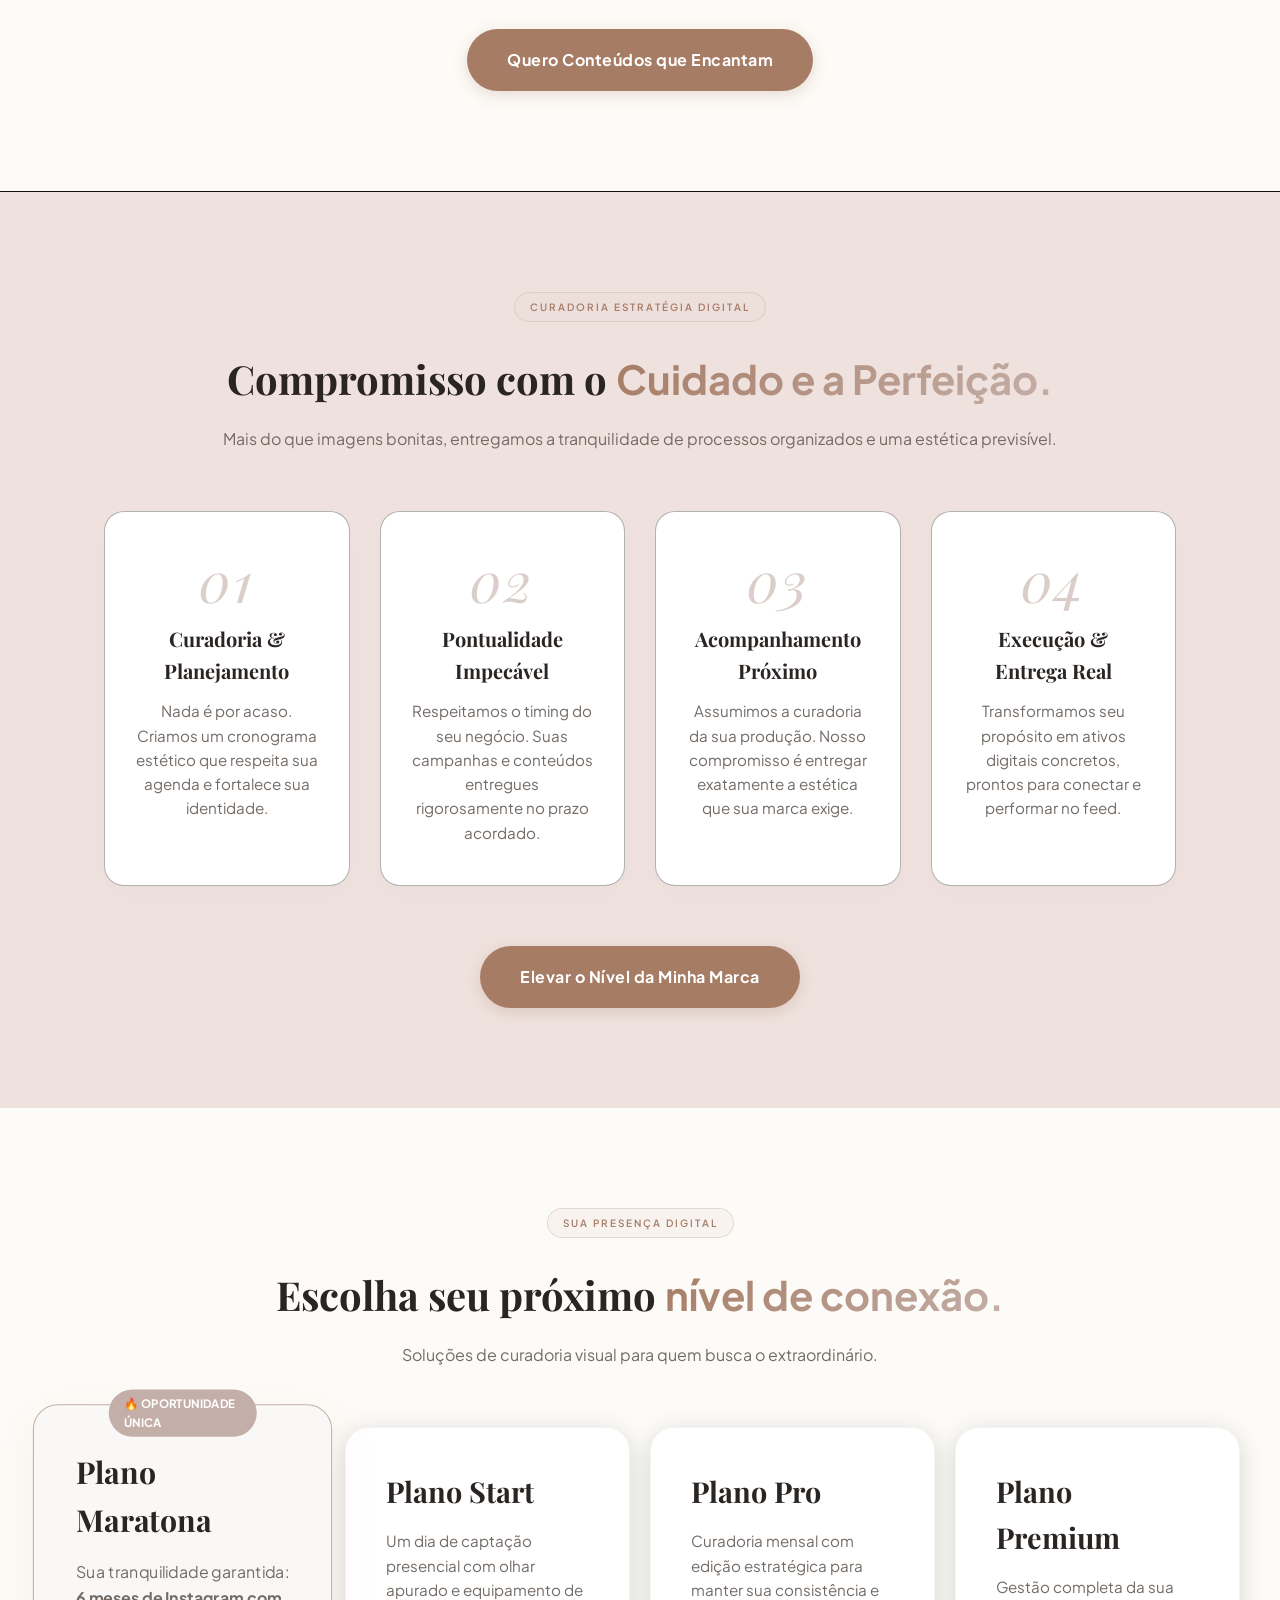
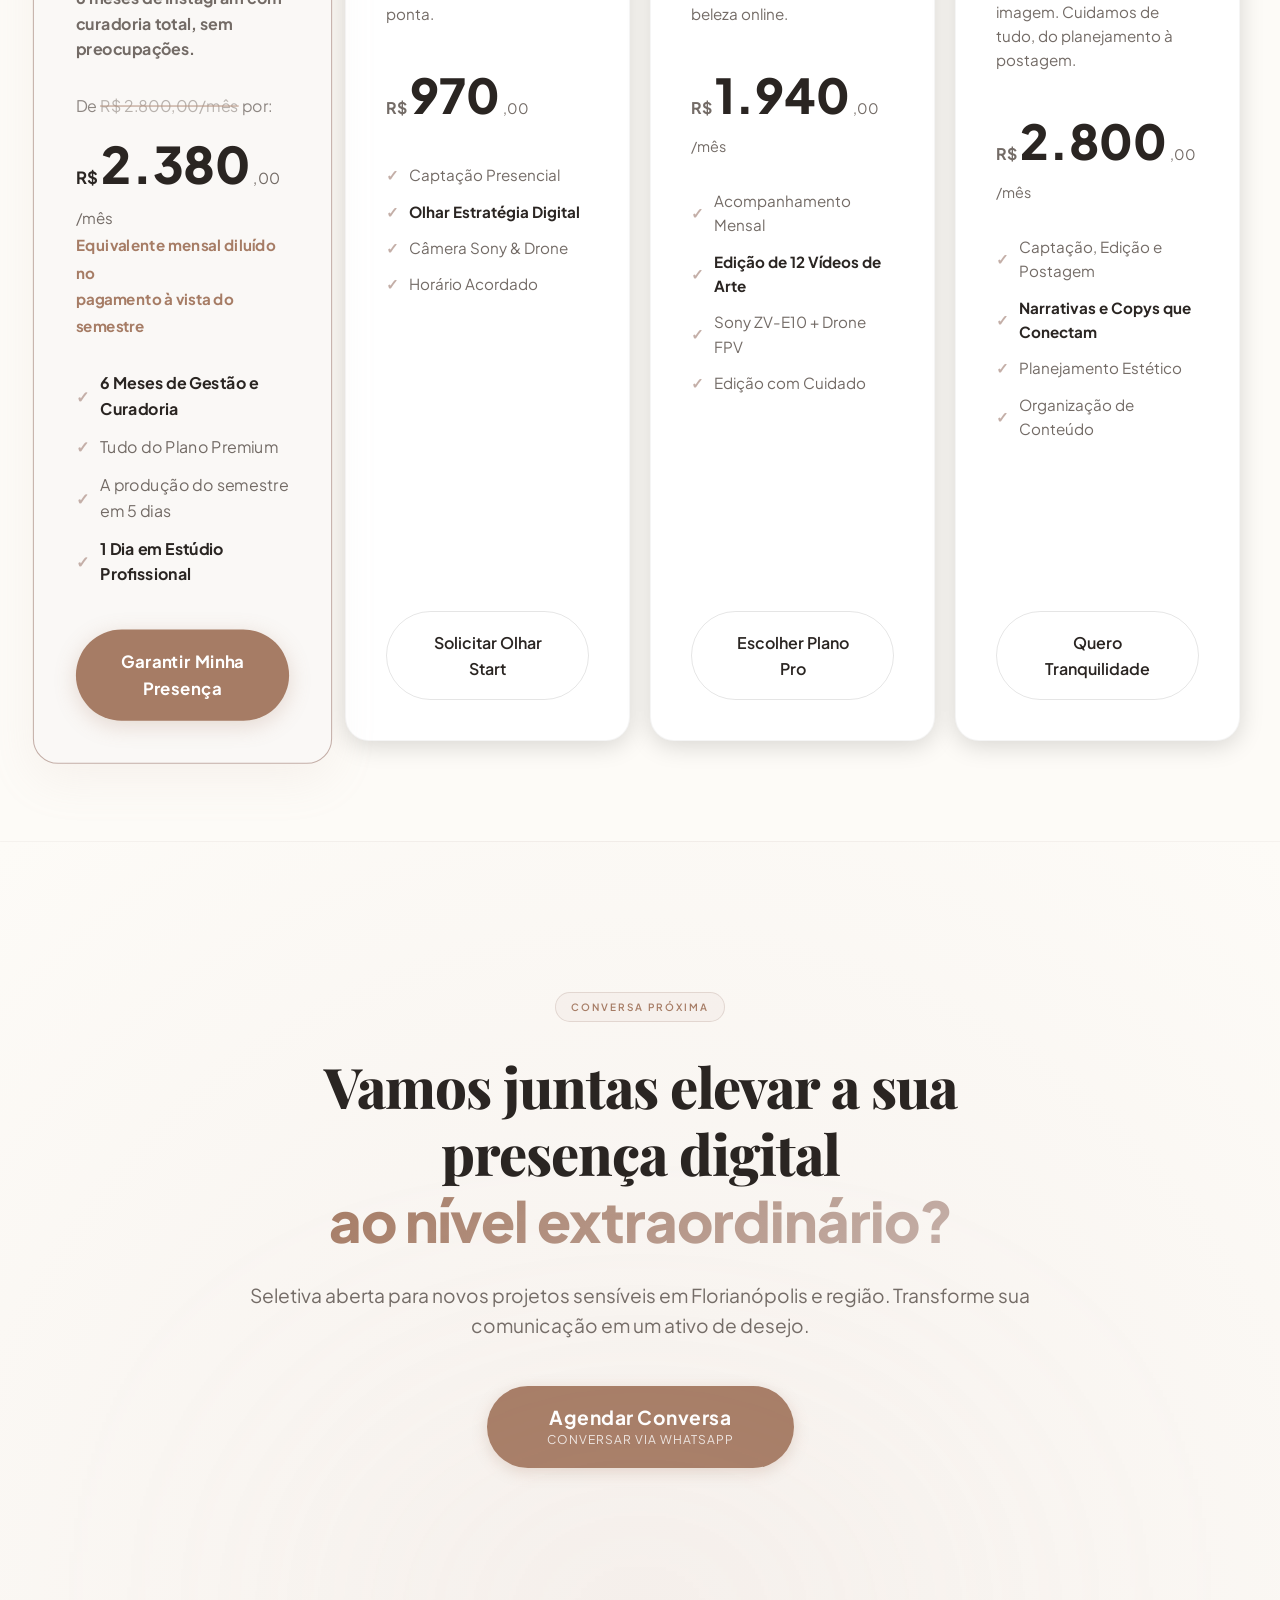
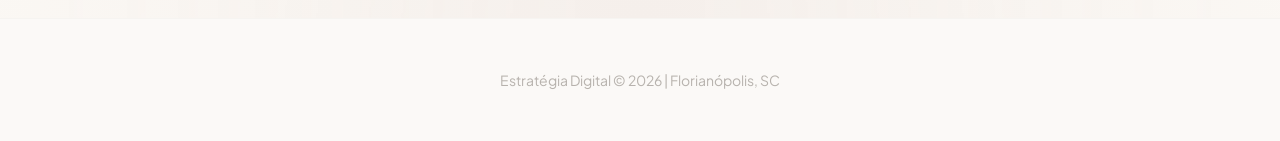
==== commit 53e7b2b1: "valores combinados" ====
--- a/famele.html
+++ b/famele.html
@@ -348,10 +348,10 @@
                         <h3>Plano Maratona</h3>
                         <p>Sua tranquilidade garantida: <strong>6 meses de Instagram com curadoria total, sem preocupações.</strong></p>
                         <div class="value">
-                            <div style="font-size: 0.95rem; color: #736B66; margin-bottom: 5px; opacity: 0.8;">De <del>R$ 2.778,89/mês</del> por:</div>
+                            <div style="font-size: 0.95rem; color: #736B66; margin-bottom: 5px; opacity: 0.8;">De <del>R$ 2.800,00/mês</del> por:</div>
                             <span class="currency">R$</span>
-                            <span class="amount">2.369</span>
-                            <span class="period">,99 /mês<br>
+                            <span class="amount">2.380</span>
+                            <span class="period">,00 /mês<br>
                             <span class="discount-note">Equivalente mensal diluído no <br>pagamento à vista do semestre</span></span>
                         </div>
                         <ul class="price-list">
@@ -371,8 +371,8 @@
                         <p>Um dia de captação presencial com olhar apurado e equipamento de ponta.</p>
                         <div class="value">
                             <span class="currency">R$</span>
-                            <span class="amount">968</span>
-                            <span class="period">,07</span>
+                            <span class="amount">970</span>
+                            <span class="period">,00</span>
                         </div>
                         <ul class="price-list">
                             <li>Captação Presencial</li>
@@ -391,8 +391,8 @@
                         <p>Curadoria mensal com edição estratégica para manter sua consistência e beleza online.</p>
                         <div class="value">
                             <span class="currency">R$</span>
-                            <span class="amount">1.959</span>
-                            <span class="period">,77 /mês</span>
+                            <span class="amount">1.940</span>
+                            <span class="period">,00 /mês</span>
                         </div>
                         <ul class="price-list">
                             <li>Acompanhamento Mensal</li>
@@ -412,8 +412,8 @@
                         <p>Gestão completa da sua imagem. Cuidamos de tudo, do planejamento à postagem.</p>
                         <div class="value">
                             <span class="currency">R$</span>
-                            <span class="amount">2.778</span>
-                            <span class="period">,89 /mês</span>
+                            <span class="amount">2.800</span>
+                            <span class="period">,00 /mês</span>
                         </div>
                         <ul class="price-list">
                             <li>Captação, Edição e Postagem</li>
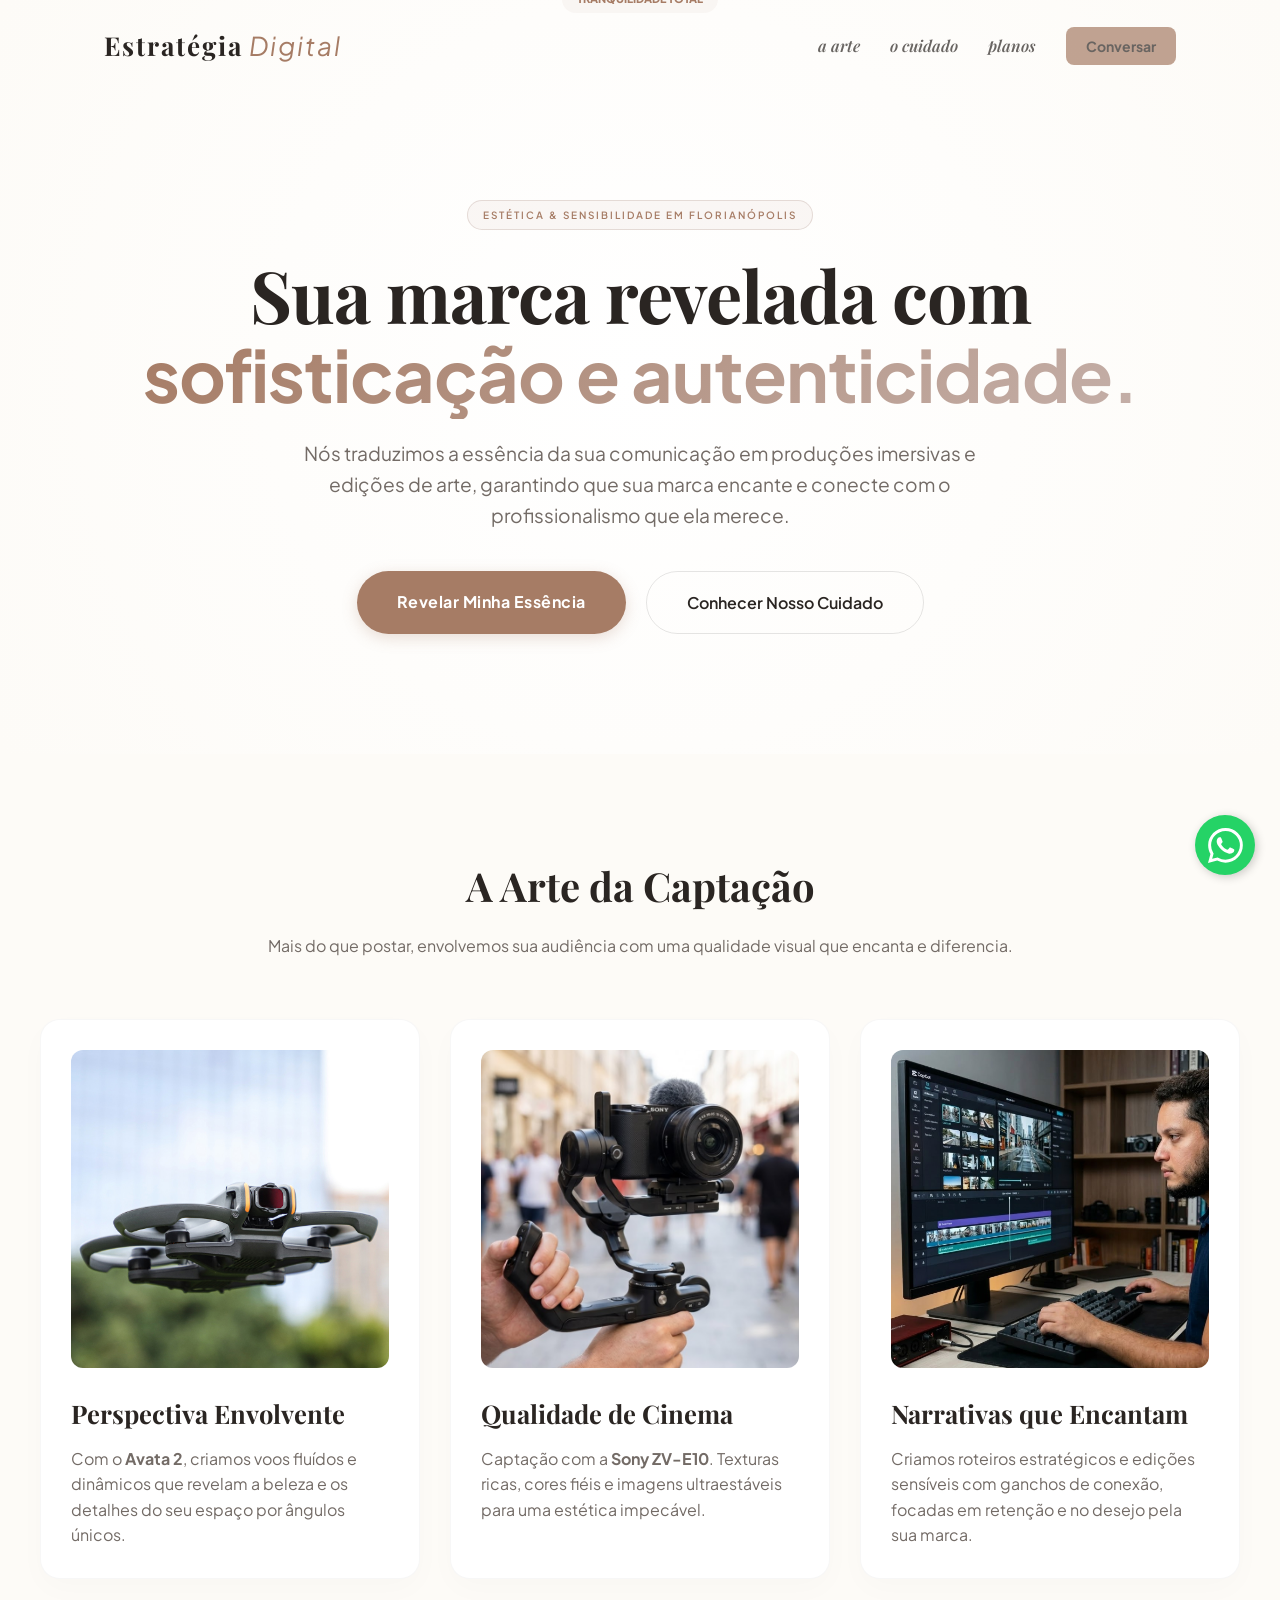
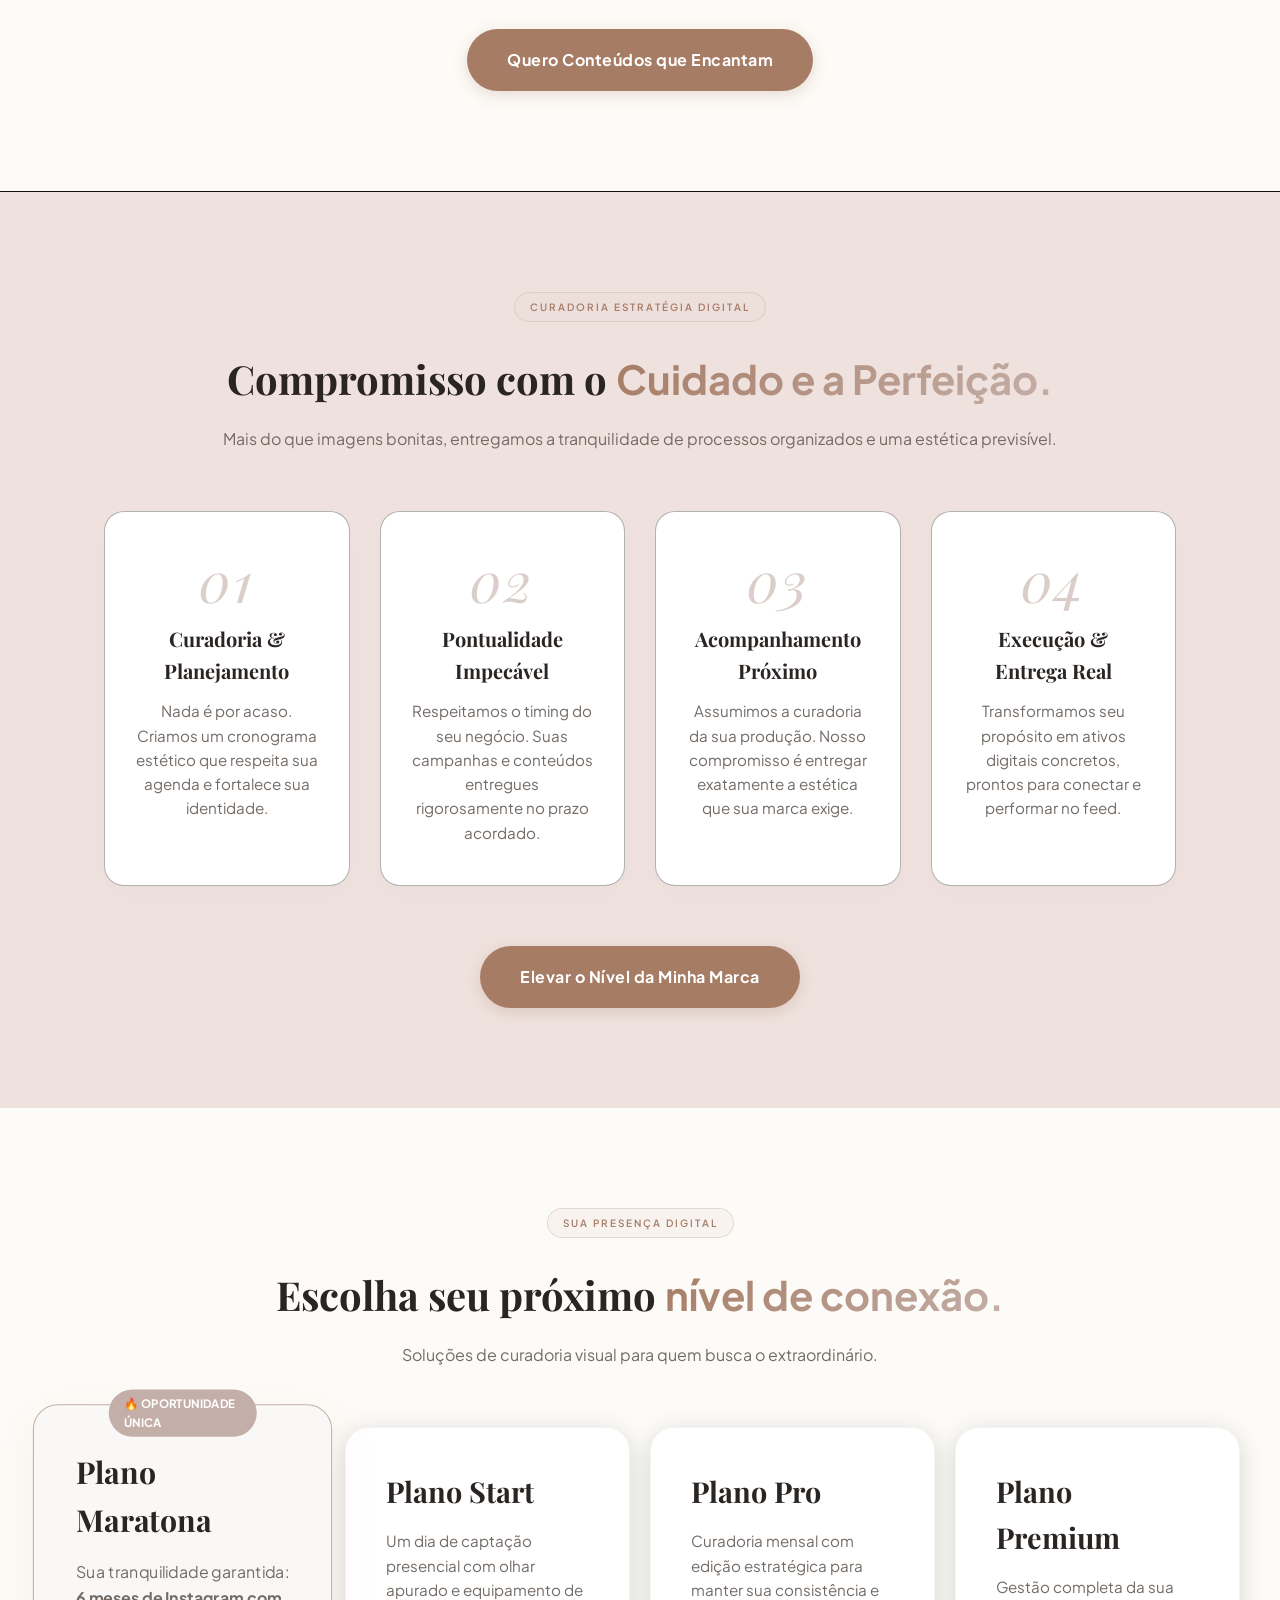
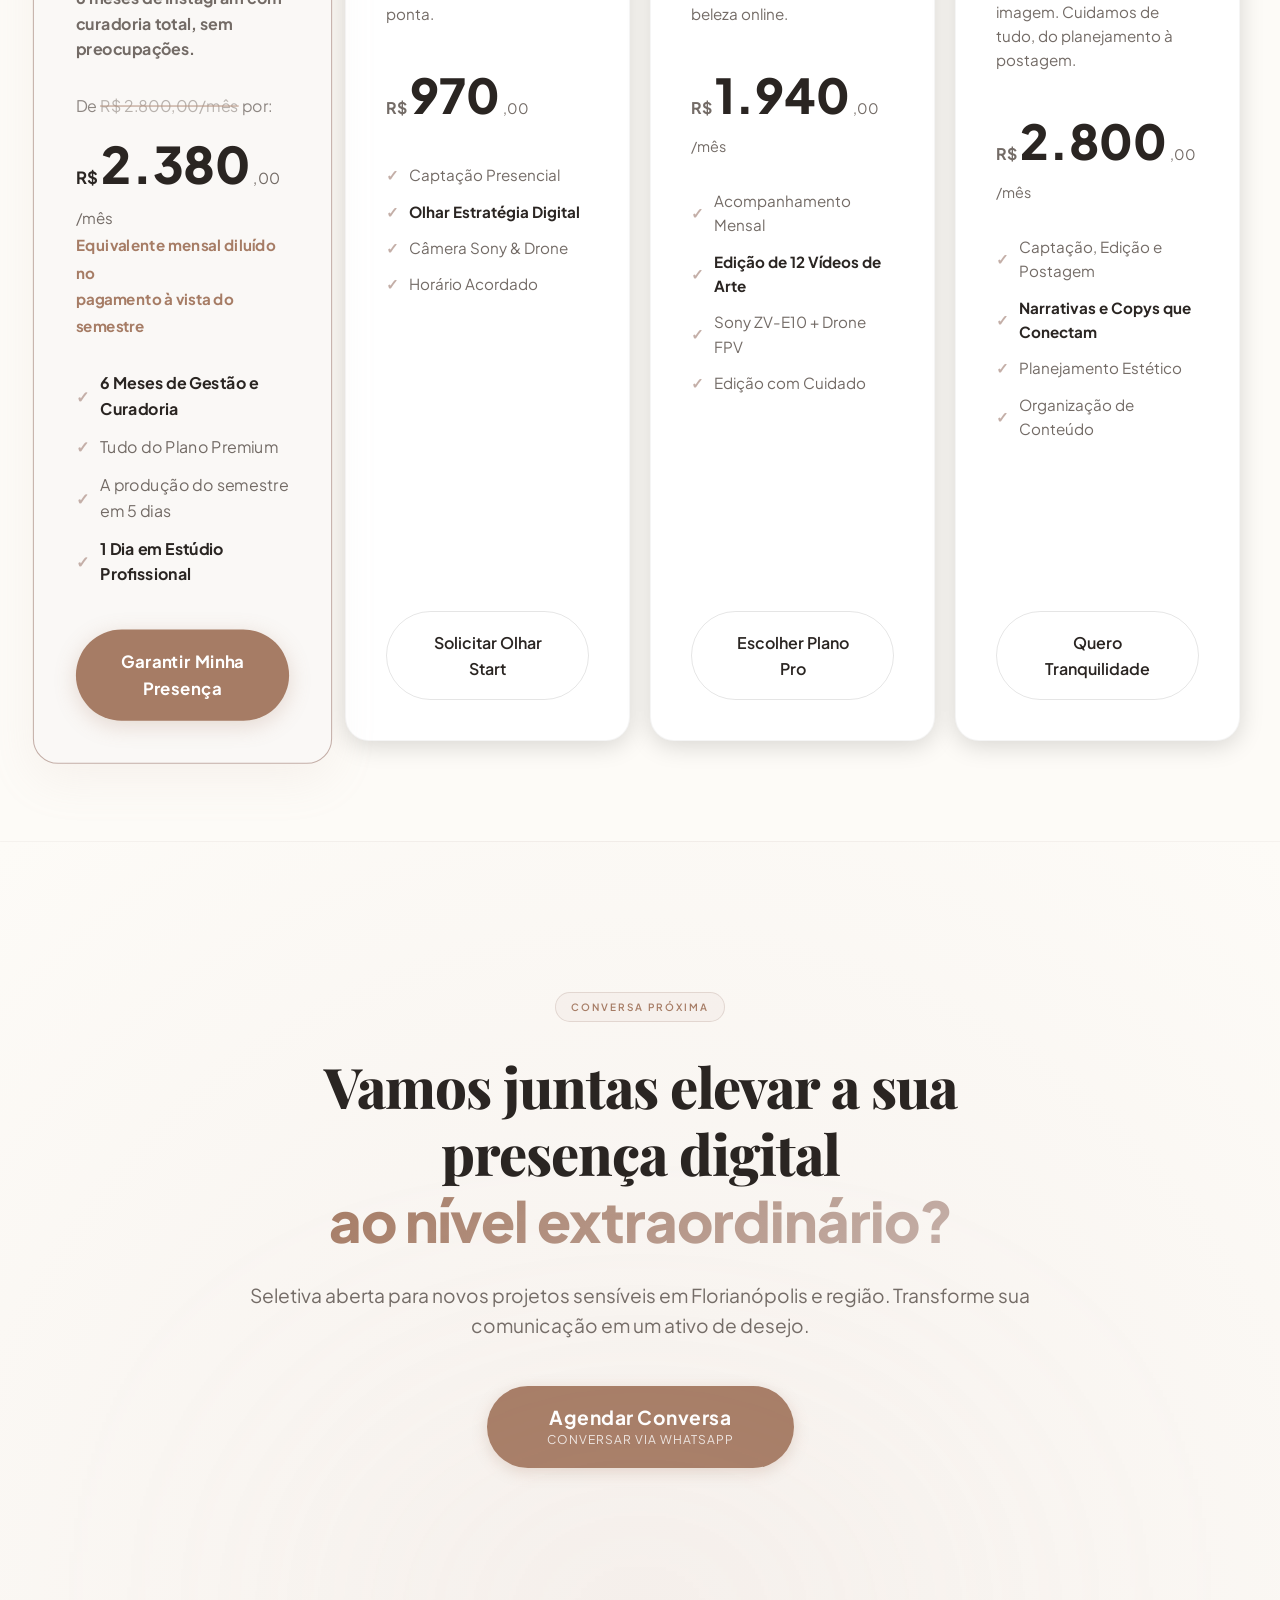
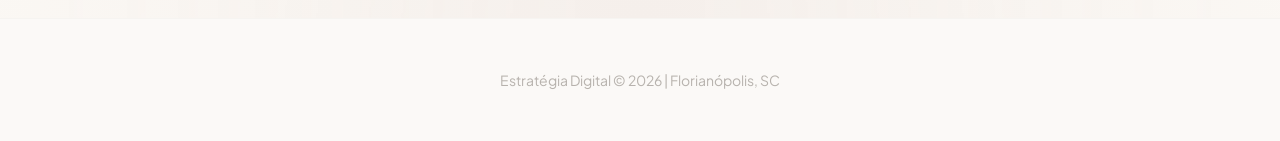
==== commit a33c0460: "botão de whatsapp" ====
--- a/famele.html
+++ b/famele.html
@@ -34,6 +34,29 @@
         body { 
             background-color: var(--bg) !important; 
             color: var(--text-main) !important; 
+            .btn-whatsapp-flutuante {
+    position: fixed;
+    bottom: 25px; /* Distância da parte de baixo */
+    right: 25px; /* Distância da direita */
+    width: 60px;
+    height: 60px;
+    background-color: #25d366; /* Cor verde oficial do WhatsApp */
+    color: white;
+    border-radius: 50%; /* Deixa o botão redondo */
+    display: flex;
+    align-items: center;
+    justify-content: center;
+    box-shadow: 2px 2px 10px rgba(0, 0, 0, 0.2);
+    z-index: 1000; /* Garante que fique acima dos outros elementos */
+    transition: transform 0.3s ease, background-color 0.3s ease;
+    text-decoration: none;
+}
+
+.btn-whatsapp-flutuante:hover {
+    background-color: #1ebe5d;
+    transform: scale(1.1); /* Dá um pequeno zoom ao passar o mouse */
+    color: white;
+}
         }
         
         [id] { scroll-margin-top: 80px; }
@@ -230,6 +253,13 @@
 </head>
 
 <body>
+    <a href="https://wa.me/5548996109220?text=Ol%C3%A1%20vim%20do%20site%20e%20gostaria%20de%20um%20or%C3%A7amento%20personalizado" 
+   target="_blank" 
+   class="btn-whatsapp-flutuante">
+    <svg xmlns="http://www.w3.org/2000/svg" width="35" height="35" fill="currentColor" viewBox="0 0 16 16">
+        <path d="M13.601 2.326A7.854 7.854 0 0 0 7.994 0C3.627 0 .068 3.558.064 7.926c0 1.399.366 2.76 1.057 3.965L0 16l4.204-1.102a7.933 7.933 0 0 0 3.79.965h.004c4.368 0 7.926-3.558 7.93-7.93A7.898 7.898 0 0 0 13.6 2.326zM7.994 14.521a6.573 6.573 0 0 1-3.356-.92l-.24-.144-2.494.654.666-2.433-.156-.251a6.56 6.56 0 0 1-1.007-3.505c0-3.626 2.957-6.584 6.591-6.584a6.56 6.56 0 0 1 4.66 1.931 6.557 6.557 0 0 1 1.928 4.66c-.004 3.639-2.961 6.592-6.592 6.592zm3.615-4.934c-.197-.099-1.17-.578-1.353-.646-.182-.065-.315-.099-.445.099-.133.197-.513.646-.627.775-.114.133-.232.148-.43.05-.197-.1-.836-.308-1.592-.985-.59-.525-.985-1.175-1.103-1.372-.114-.198-.011-.304.088-.403.087-.088.197-.232.296-.346.1-.114.133-.198.198-.33.065-.134.034-.248-.015-.347-.05-.099-.445-1.076-.612-1.47-.16-.389-.323-.335-.445-.34-.114-.004-.247-.007-.38-.007a.729.729 0 0 0-.529.247c-.182.198-.691.677-.691 1.654 0 .977.71 1.916.81 2.049.098.133 1.394 2.132 3.383 2.992.47.205.84.326 1.129.418.475.152.904.129 1.246.08.38-.058 1.171-.48 1.338-.943.164-.464.164-.86.114-.943-.049-.084-.182-.133-.38-.232z"/>
+    </svg>
+</a>
 
     <header id="header">
         <nav class="container">
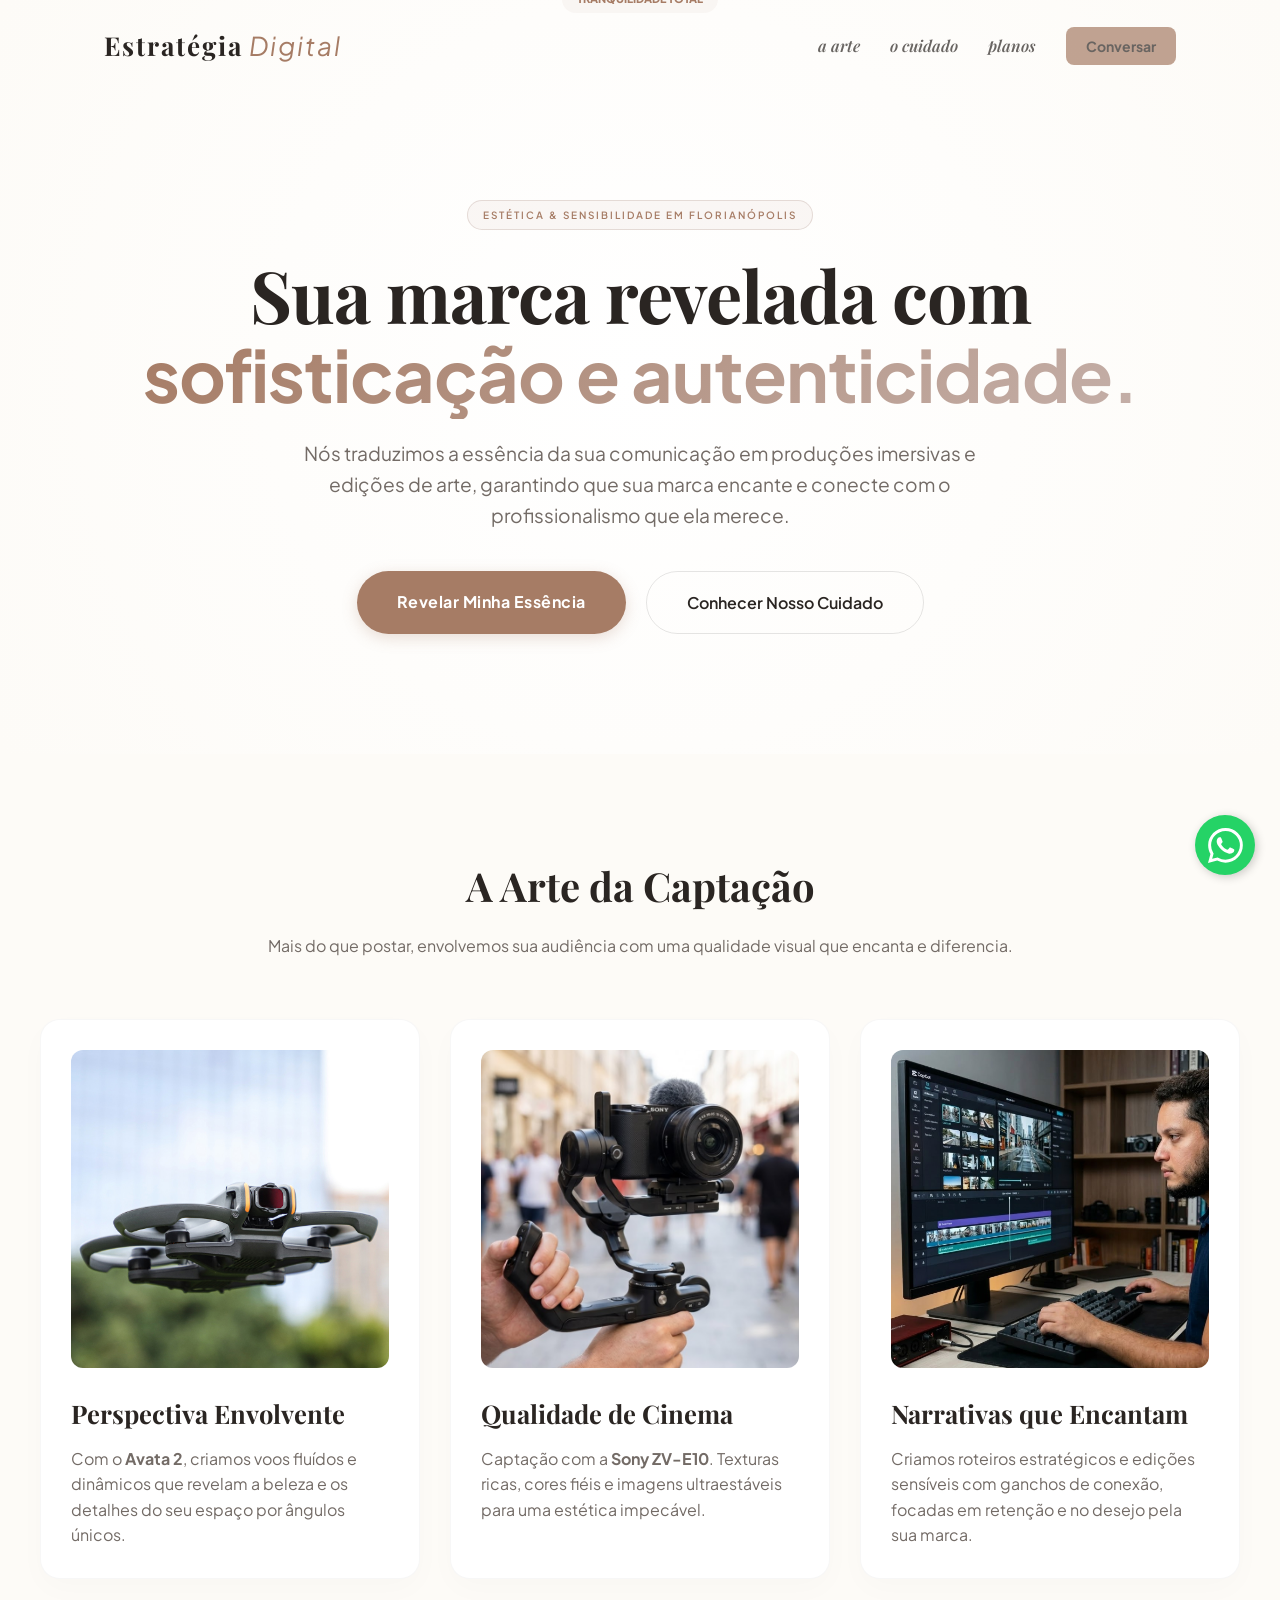
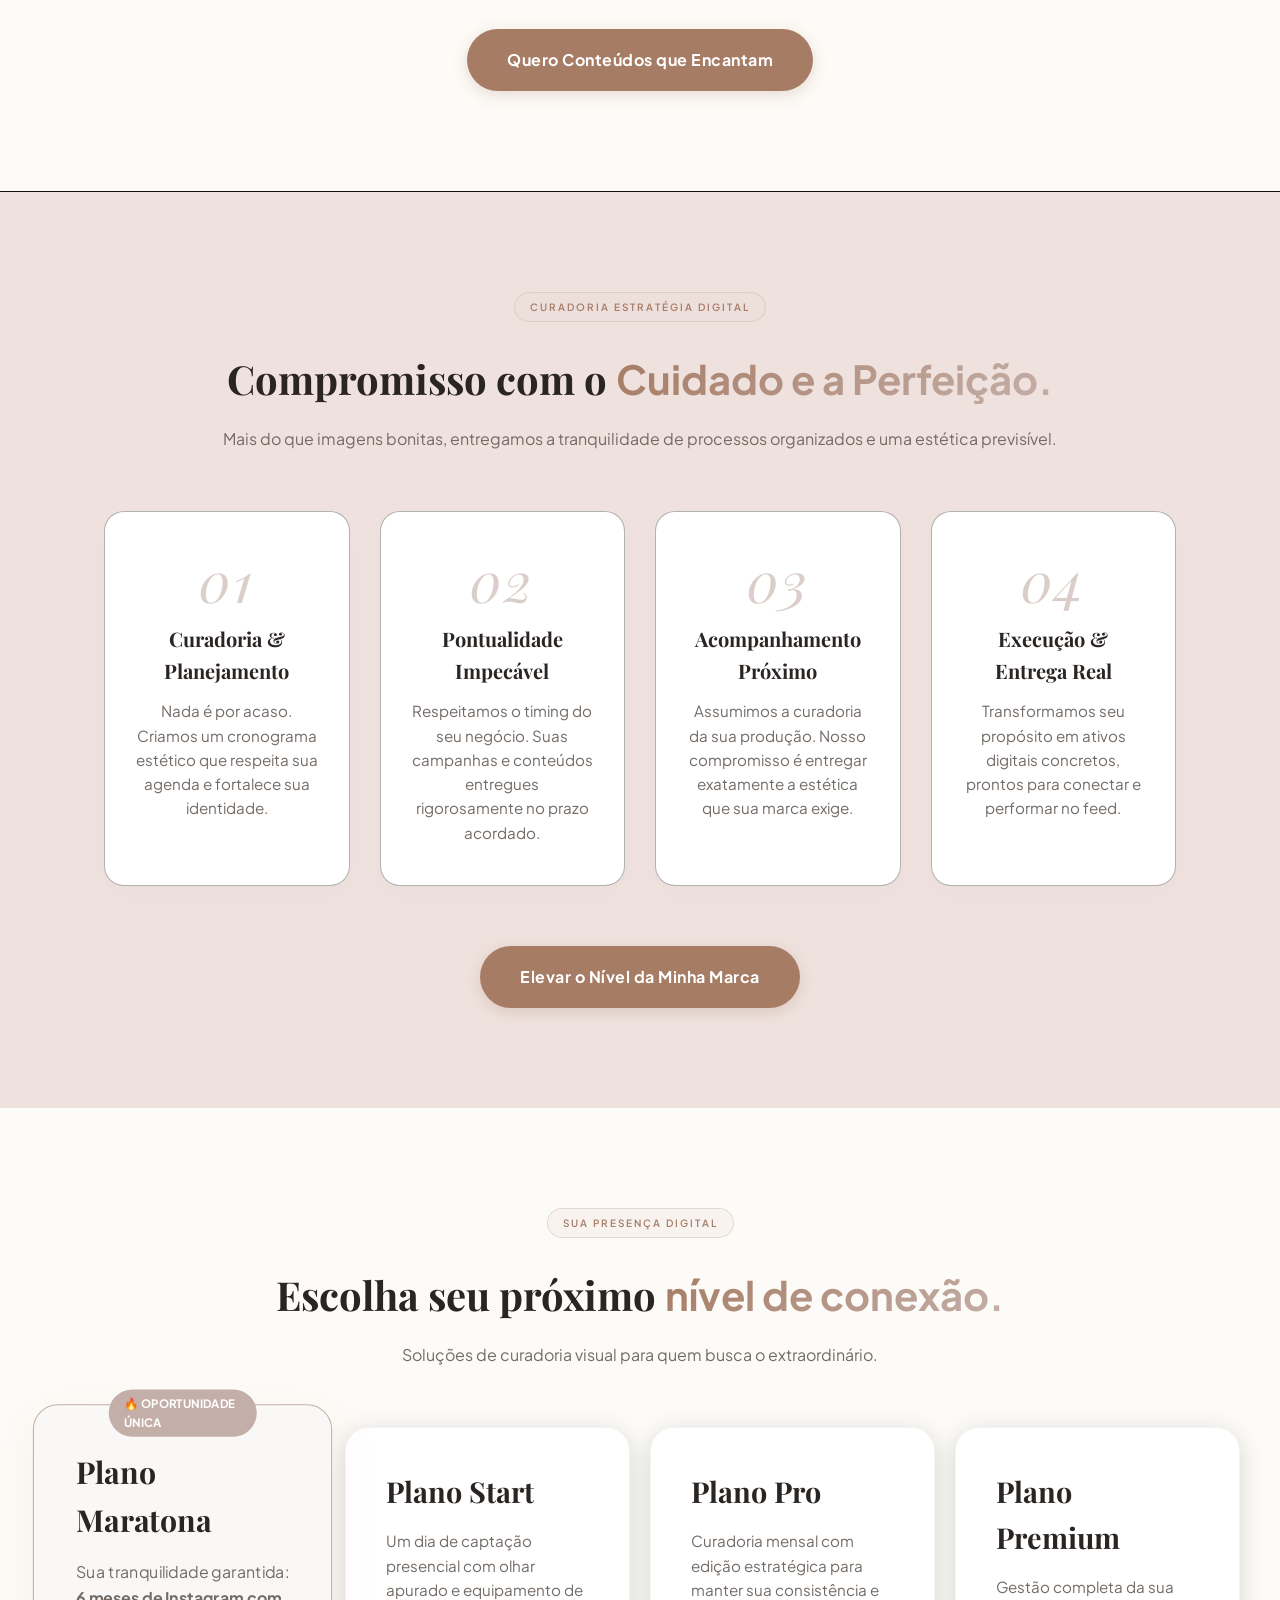
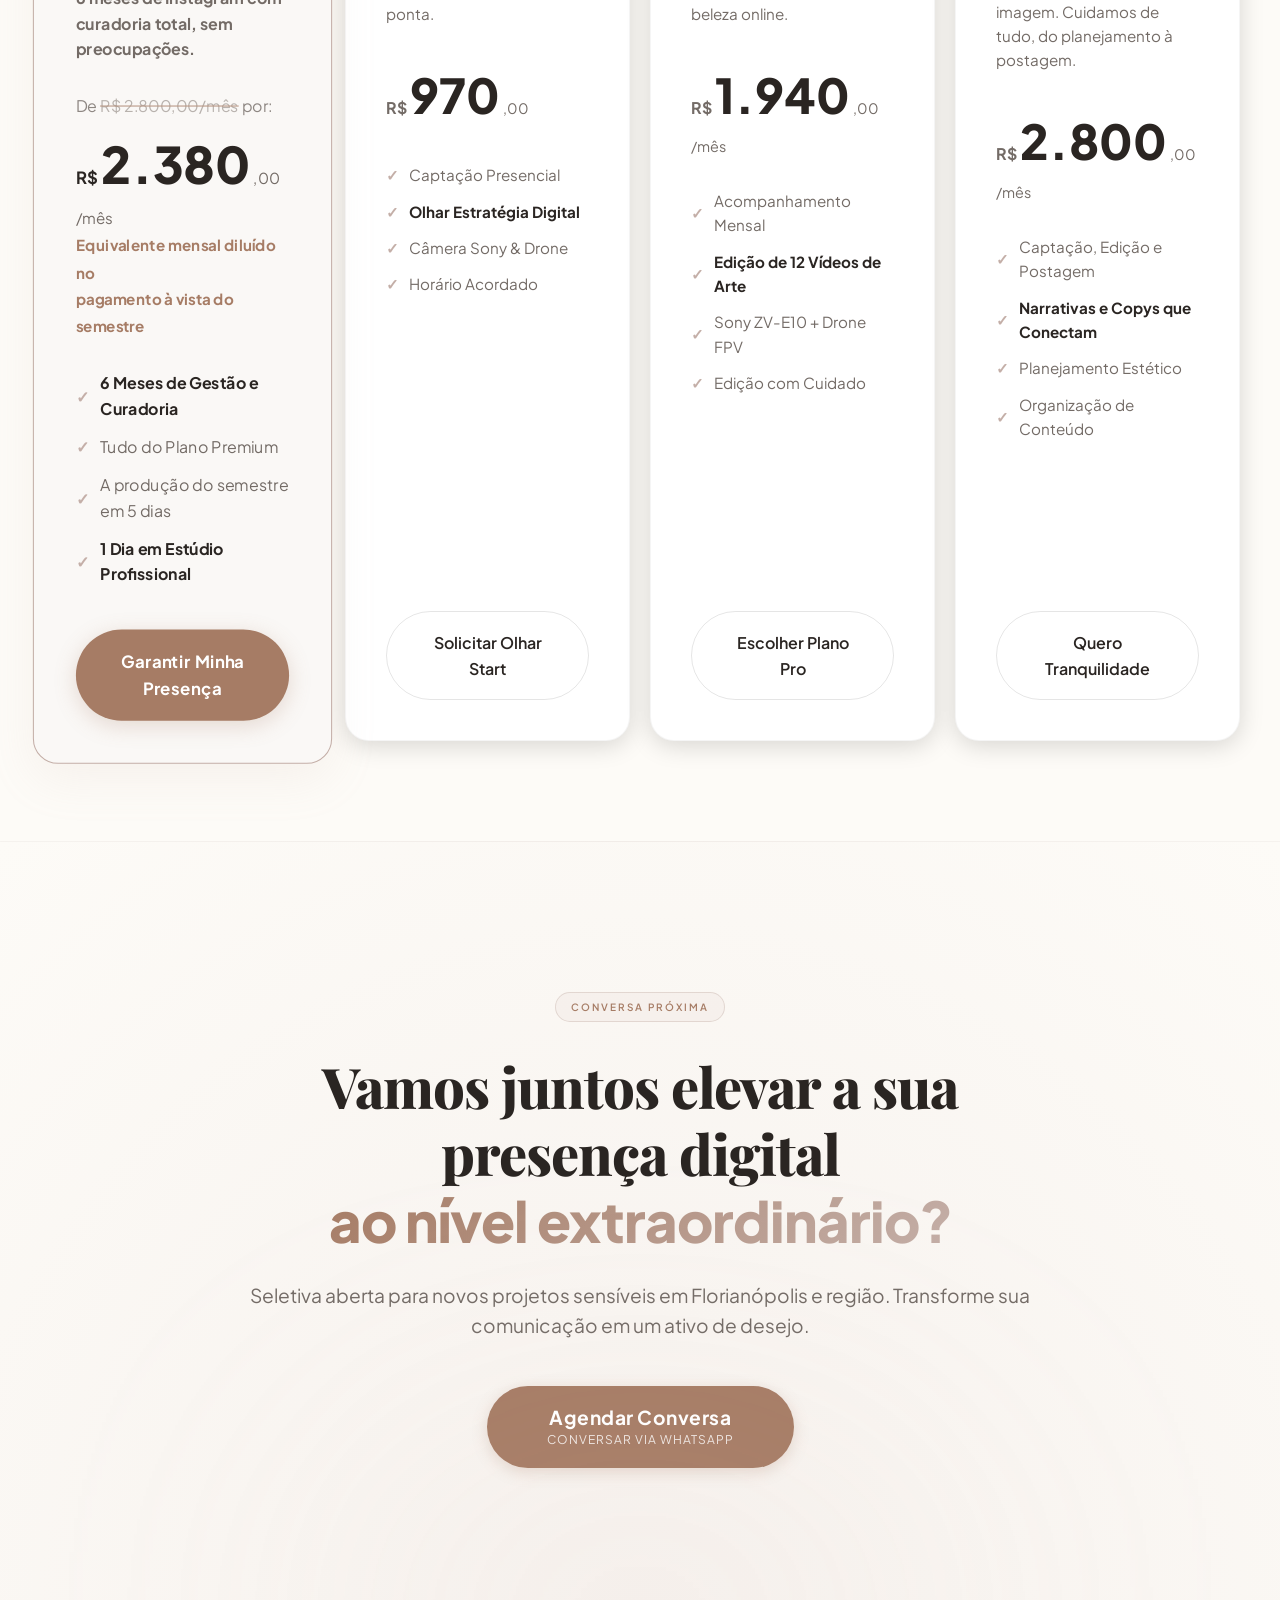
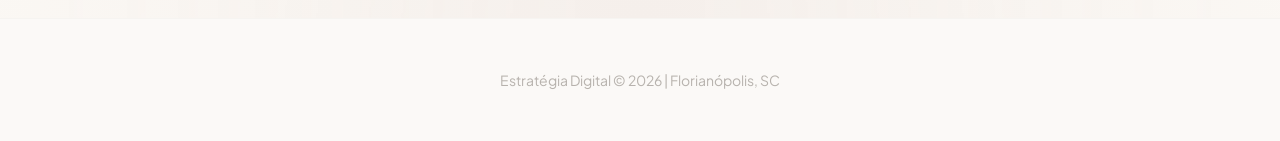
==== commit 46f5fb27: "arrumando juntas para juntos" ====
--- a/famele.html
+++ b/famele.html
@@ -463,7 +463,7 @@
             <div class="container" >
                 <div class="cta-content">
                     <span class="badge">Conversa Próxima</span>
-                    <h2>Vamos juntas elevar a sua presença digital <br><span class="gradient-text">ao nível extraordinário?</span></h2>
+                    <h2>Vamos juntos elevar a sua presença digital <br><span class="gradient-text">ao nível extraordinário?</span></h2>
                     <p>Seletiva aberta para novos projetos sensíveis em Florianópolis e região. Transforme sua comunicação em um ativo de desejo.</p>
 
                     <div class="cta-actions">
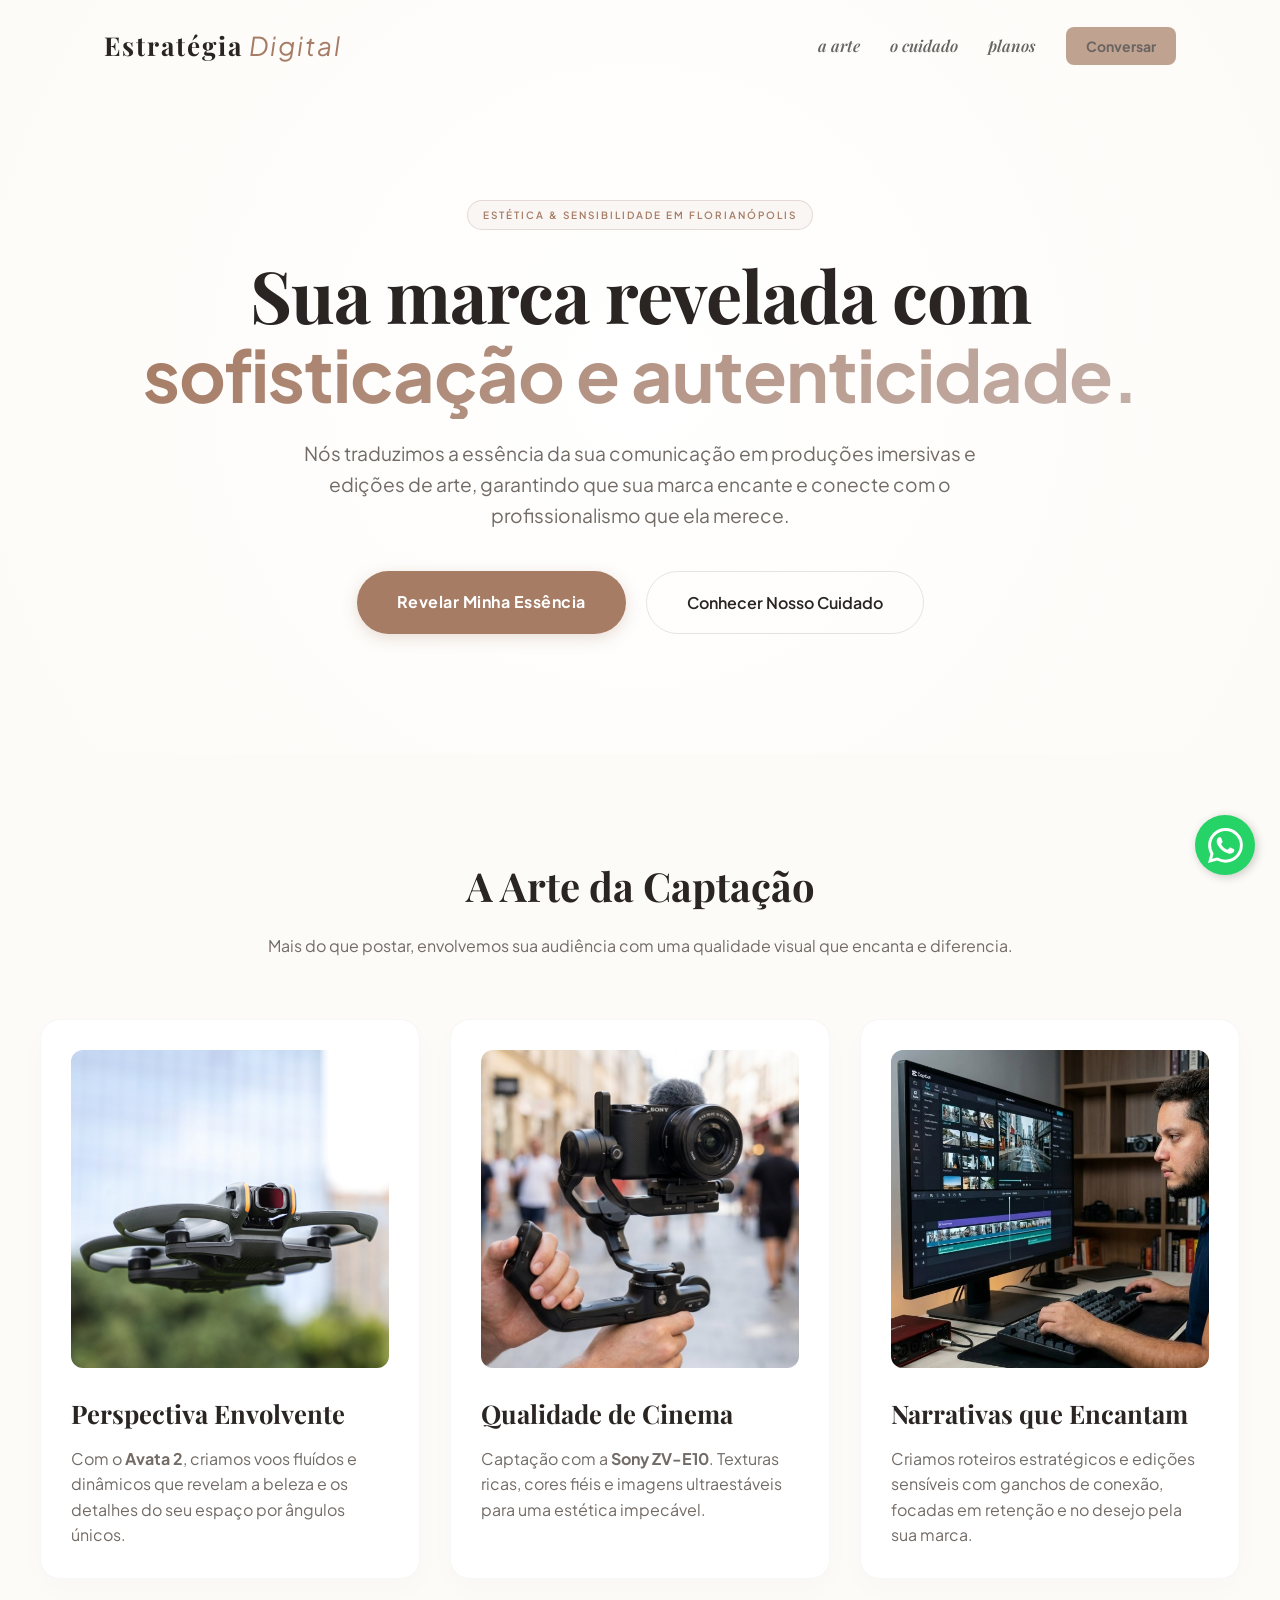
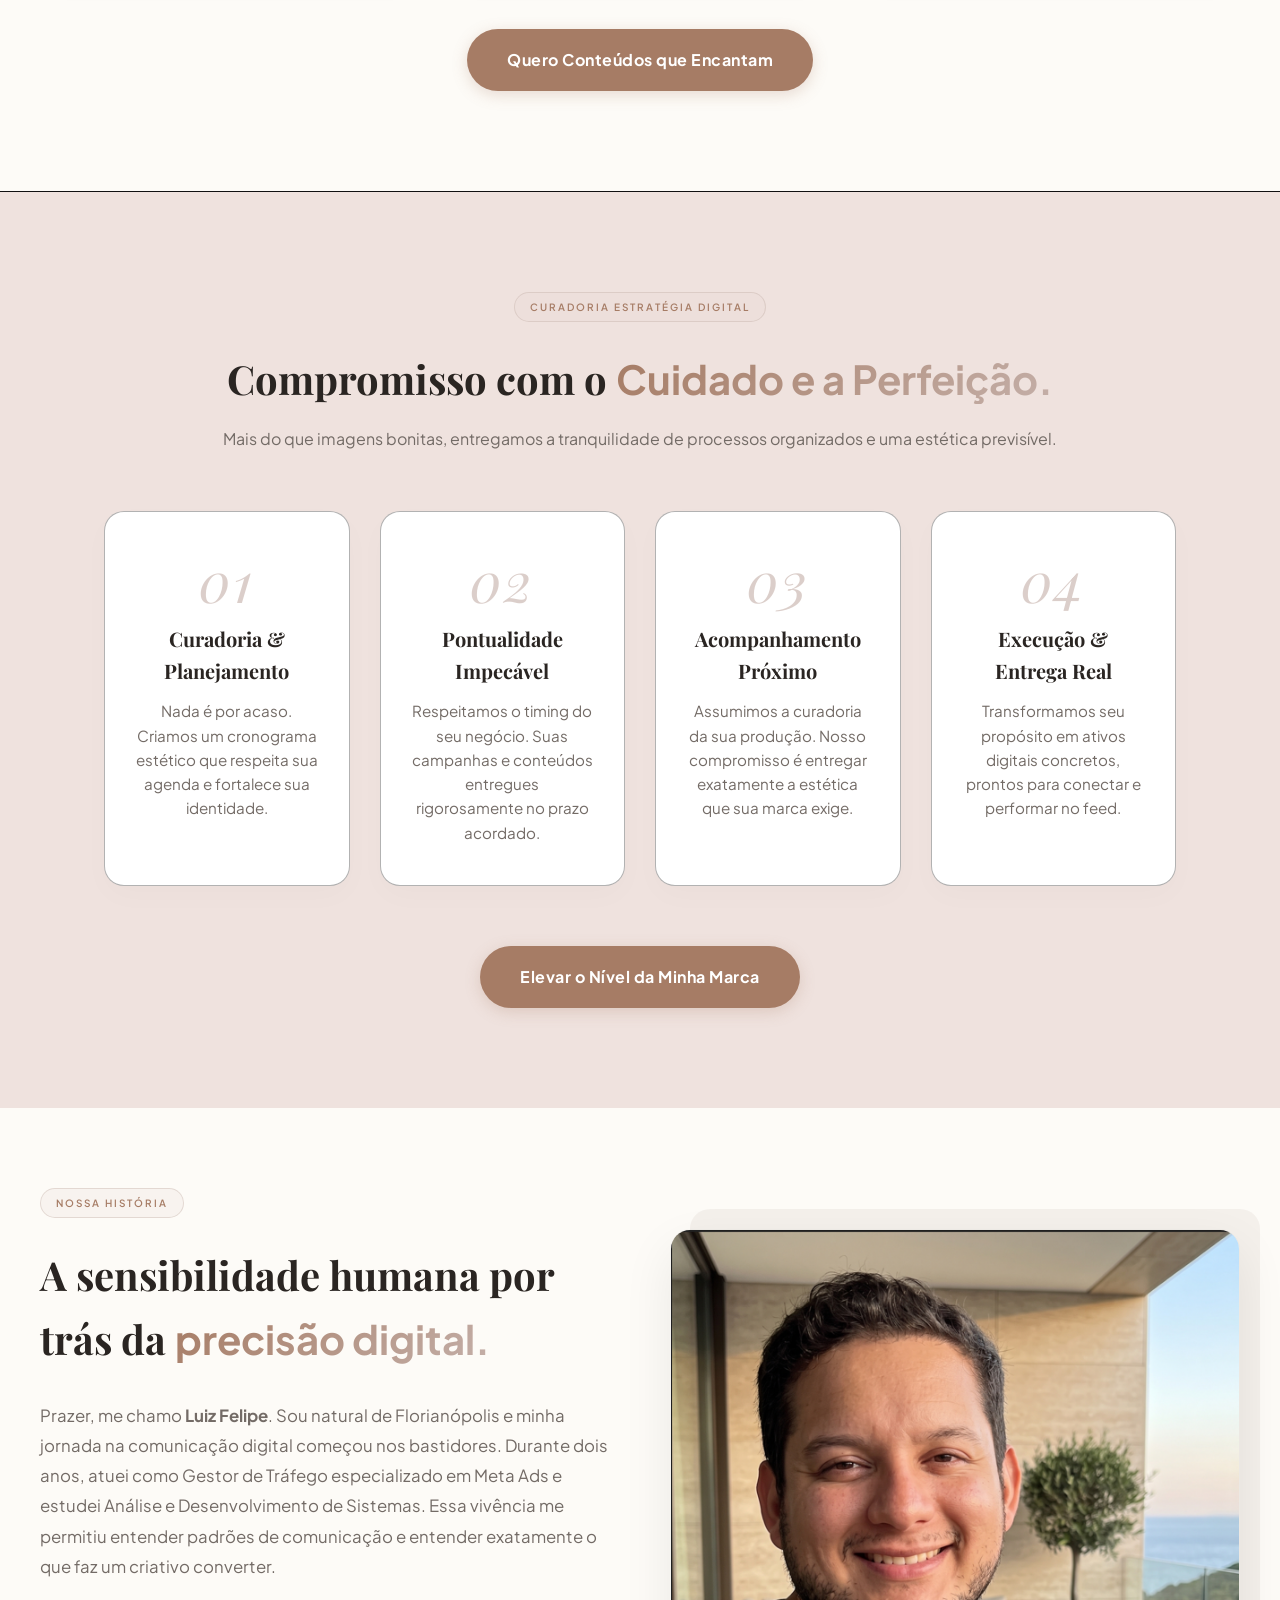
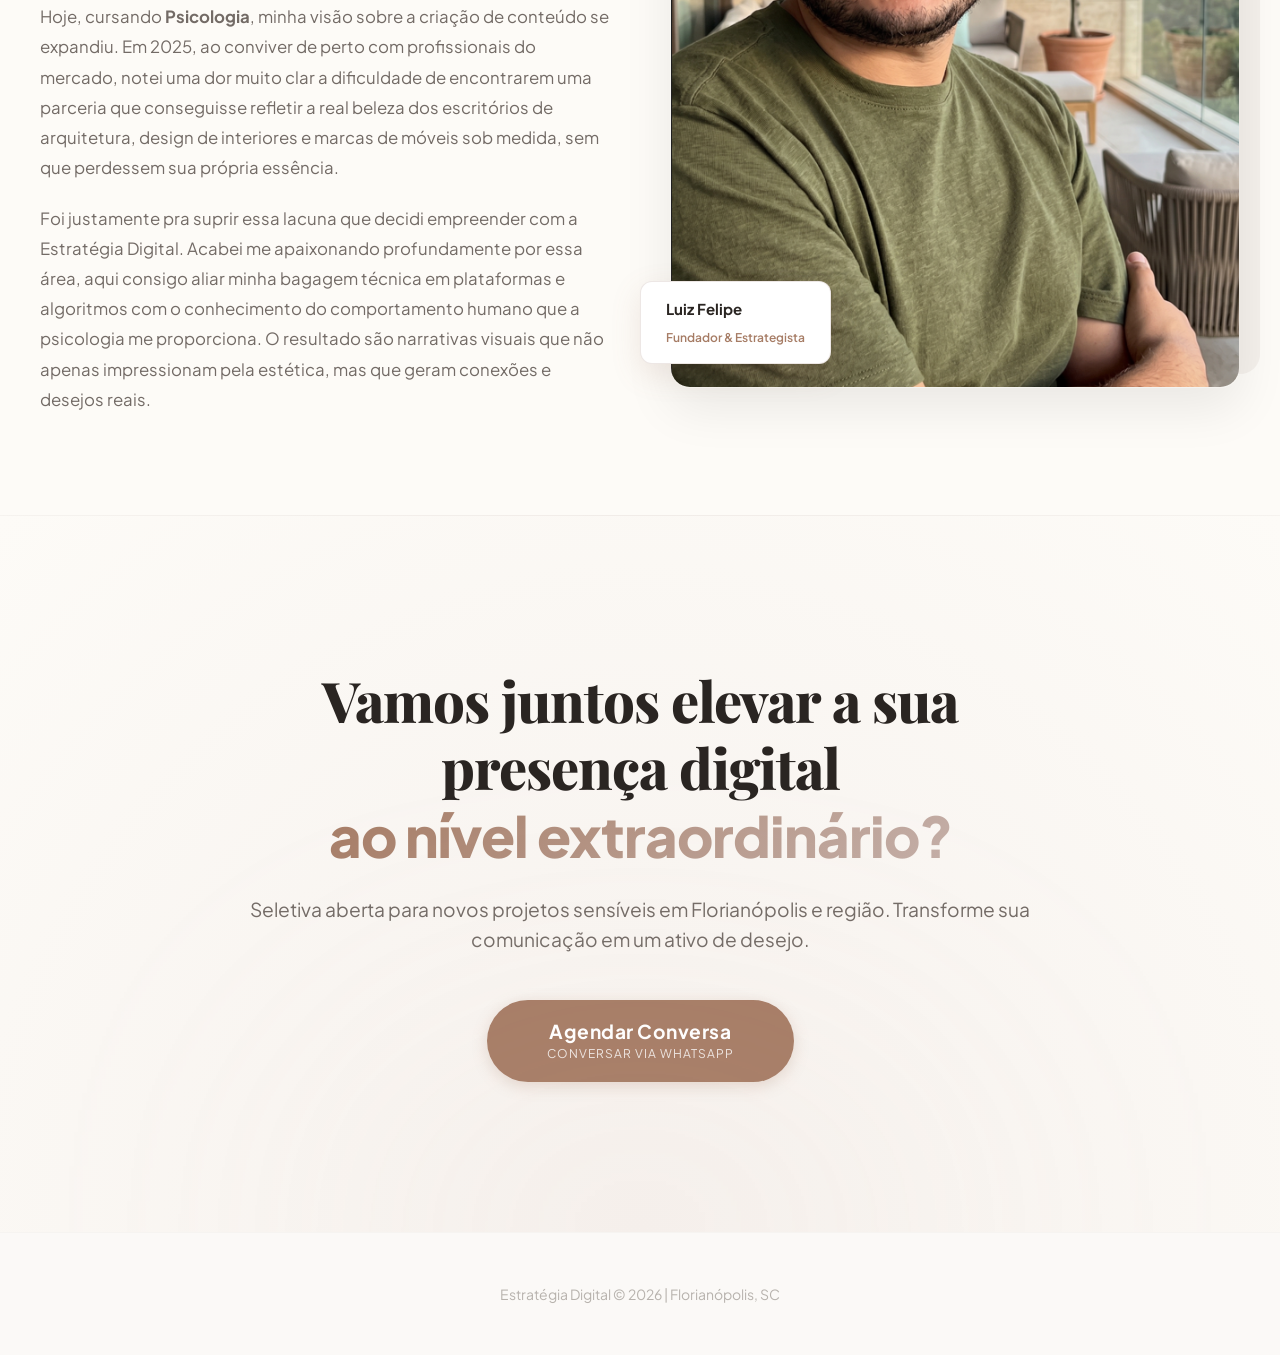
==== commit 03b7c8dd: "alteração site" ====
--- a/famele.html
+++ b/famele.html
@@ -230,7 +230,83 @@
         .cta-final::before { background: var(--complement) !important; opacity: 0.1 !important; }
         
         footer { border-top: 1px solid rgba(0,0,0,0.04) !important; color: var(--text-dim) !important; background: #FAF9F7 !important;}
-
+/* SEÇÃO SOBRE NÓS */
+        .about {
+            padding: 80px 0;
+        }
+        .grid-about {
+            display: grid;
+            grid-template-columns: 1fr 1fr;
+            gap: 60px;
+            align-items: center;
+        }
+        .about-text .section-header {
+            text-align: left;
+            margin-bottom: 30px;
+        }
+        .about-text p {
+            margin-bottom: 20px;
+            line-height: 1.8;
+            font-size: 1.05rem;
+        }
+        .about-image {
+            position: relative;
+        }
+        .about-image-bg {
+            background: var(--complement-dark);
+            opacity: 0.15;
+            border-radius: 20px;
+            position: absolute;
+            inset: -20px -20px 20px 20px;
+            z-index: 0;
+        }
+        .about-img-element {
+            width: 100%;
+            border-radius: 20px;
+            object-fit: cover;
+            position: relative;
+            z-index: 1;
+            border: 1px solid rgba(0,0,0,0.03);
+            box-shadow: 0 20px 50px rgba(0,0,0,0.08);
+        }
+        .about-tag {
+            position: absolute;
+            bottom: 30px;
+            left: -30px;
+            background: var(--card-bg);
+            padding: 15px 25px;
+            border-radius: 12px;
+            box-shadow: 0 10px 30px rgba(166, 124, 101, 0.15);
+            z-index: 2;
+            border: 1px solid rgba(196, 175, 168, 0.3);
+        }
+        .about-tag h4 {
+            font-family: 'Plus Jakarta Sans', sans-serif;
+            font-size: 15px;
+            font-weight: 700;
+            color: var(--text-main);
+            margin-bottom: 2px;
+        }
+        .about-tag span {
+            font-size: 12px;
+            color: var(--accent);
+            font-weight: 600;
+        }
+
+        /* Responsividade para o Sobre Nós */
+        @media (max-width: 992px) {
+            .grid-about {
+                grid-template-columns: 1fr;
+                gap: 40px;
+            }
+            .about-text .section-header {
+                text-align: center;
+            }
+            .about-tag {
+                left: -10px;
+                bottom: 10px;
+            }
+        }
     </style>
     
     <script>
@@ -362,8 +438,34 @@
 
             </div>
         </section>
-
-        <section id="investimento" class="pricing container">
+        <section id="sobre" class="about container">
+            <div class="grid-about">
+                <div class="about-text">
+                    <div class="section-header">
+                        <span class="badge">Nossa História</span>
+                        <h2>A sensibilidade humana por trás da <span class="gradient-text">precisão digital.</span></h2>
+                    </div>
+                    
+                    <p>Prazer, me chamo <strong>Luiz Felipe</strong>. Sou natural de Florianópolis e minha jornada na comunicação digital começou nos bastidores. Durante dois anos, atuei como Gestor de Tráfego especializado em Meta Ads e estudei Análise e Desenvolvimento de Sistemas. Essa vivência me permitiu entender padrões de comunicação e entender exatamente o que faz um criativo converter.</p>
+                    
+                    <p>Hoje, cursando <strong>Psicologia</strong>, minha visão sobre a criação de conteúdo se expandiu. Em 2025, ao conviver de perto com profissionais do mercado, notei uma dor muito clar a dificuldade de encontrarem uma parceria que conseguisse refletir a real beleza dos escritórios de arquitetura, design de interiores e marcas de móveis sob medida, sem que perdessem sua própria essência.</p>
+                    
+                    <p>Foi justamente pra suprir essa lacuna que decidi empreender com a Estratégia Digital. Acabei me apaixonando profundamente por essa área, aqui consigo aliar minha bagagem técnica em plataformas e algoritmos com o conhecimento do comportamento humano que a psicologia me proporciona. O resultado são narrativas visuais que não apenas impressionam pela estética, mas que geram conexões e desejos reais.</p>
+                </div>
+                
+                <div class="about-image">
+                    <div class="about-image-bg"></div>
+                    <img src="imagens/luiz.png" alt="Luiz Felipe - Fundador" class="about-img-element">
+                    
+                    <div class="about-tag">
+                        <h4>Luiz Felipe</h4>
+                        <span>Fundador & Estrategista</span>
+                    </div>
+                </div>
+            </div>
+        </section>
+
+    <!--    <section id="investimento" class="pricing container">
             <div class="section-header">
                 <span class="badge">Sua Presença Digital</span>
                 <h2>Escolha seu próximo <span class="gradient-text">nível de conexão.</span></h2>
@@ -457,12 +559,12 @@
                 </div>
 
             </div>
-        </section>
+        </section> -->
 
         <section class="cta-final">
             <div class="container" >
                 <div class="cta-content">
-                    <span class="badge">Conversa Próxima</span>
+                        
                     <h2>Vamos juntos elevar a sua presença digital <br><span class="gradient-text">ao nível extraordinário?</span></h2>
                     <p>Seletiva aberta para novos projetos sensíveis em Florianópolis e região. Transforme sua comunicação em um ativo de desejo.</p>
 
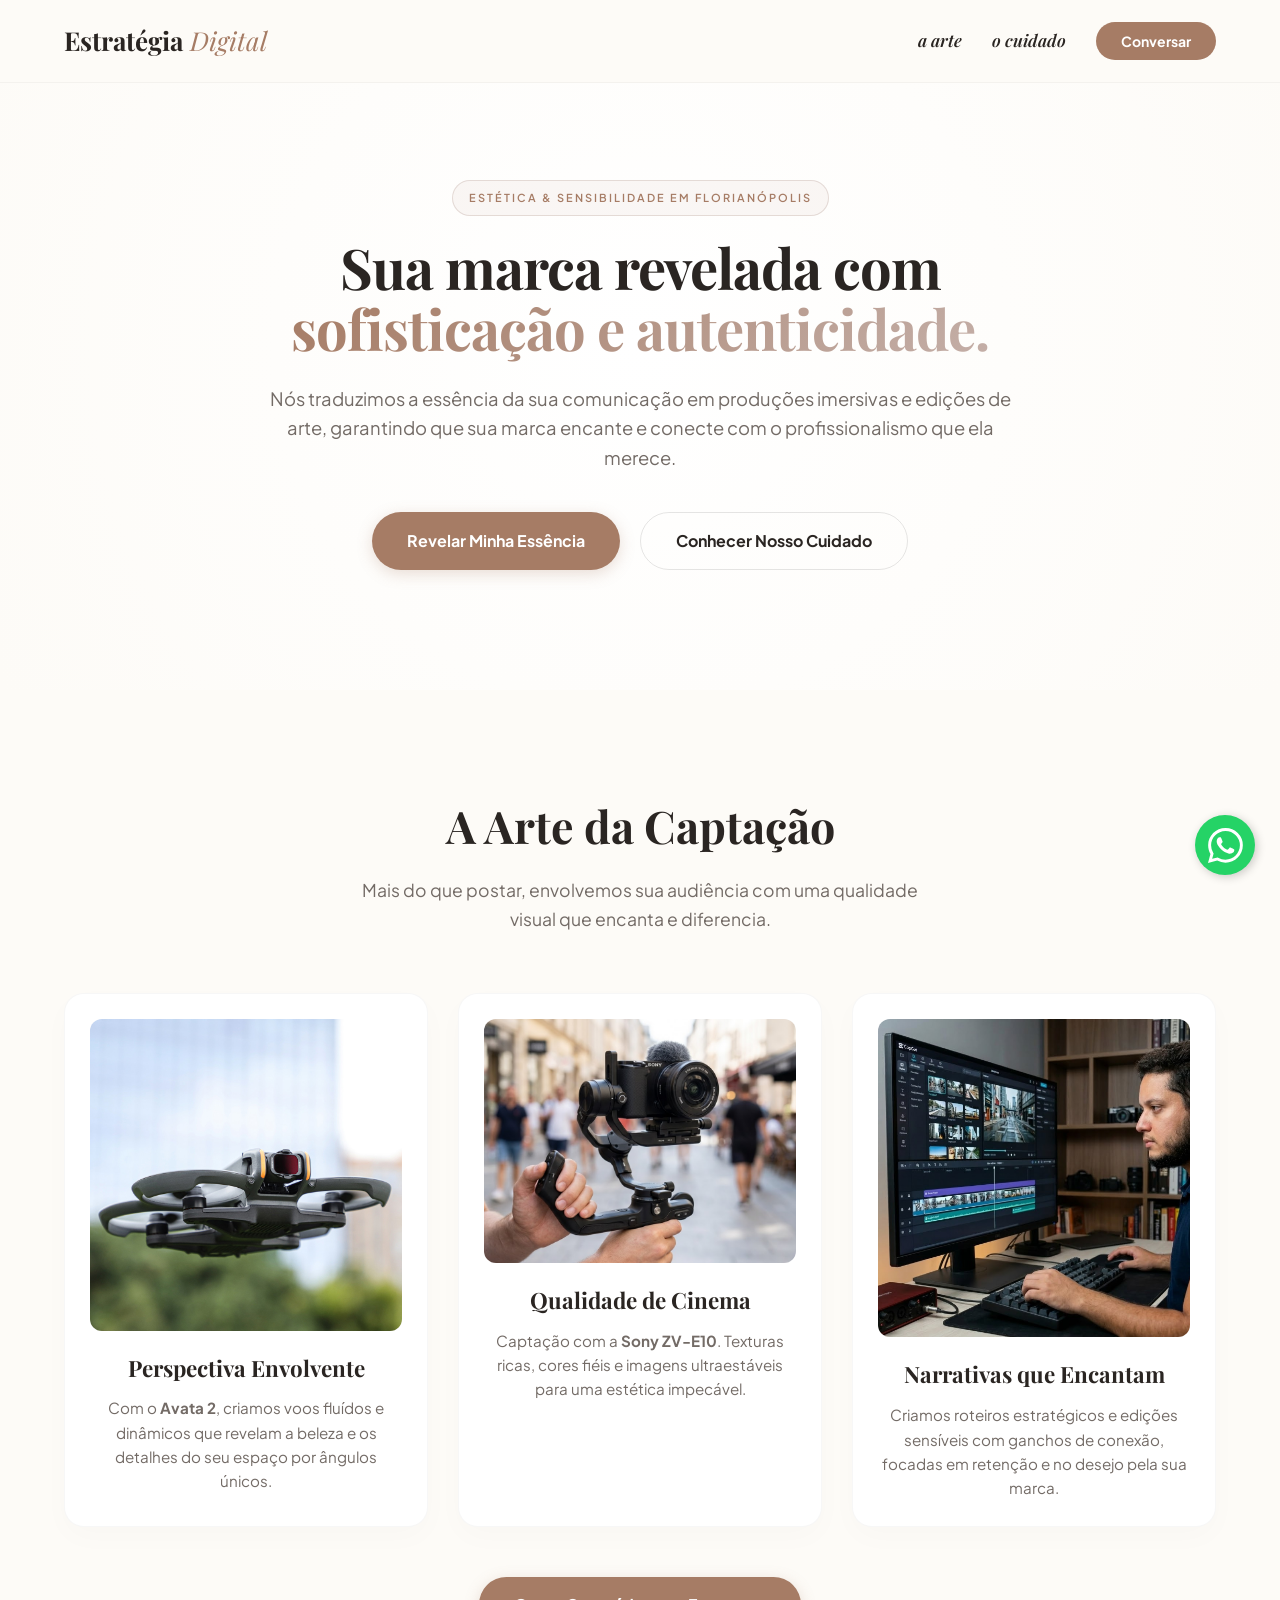
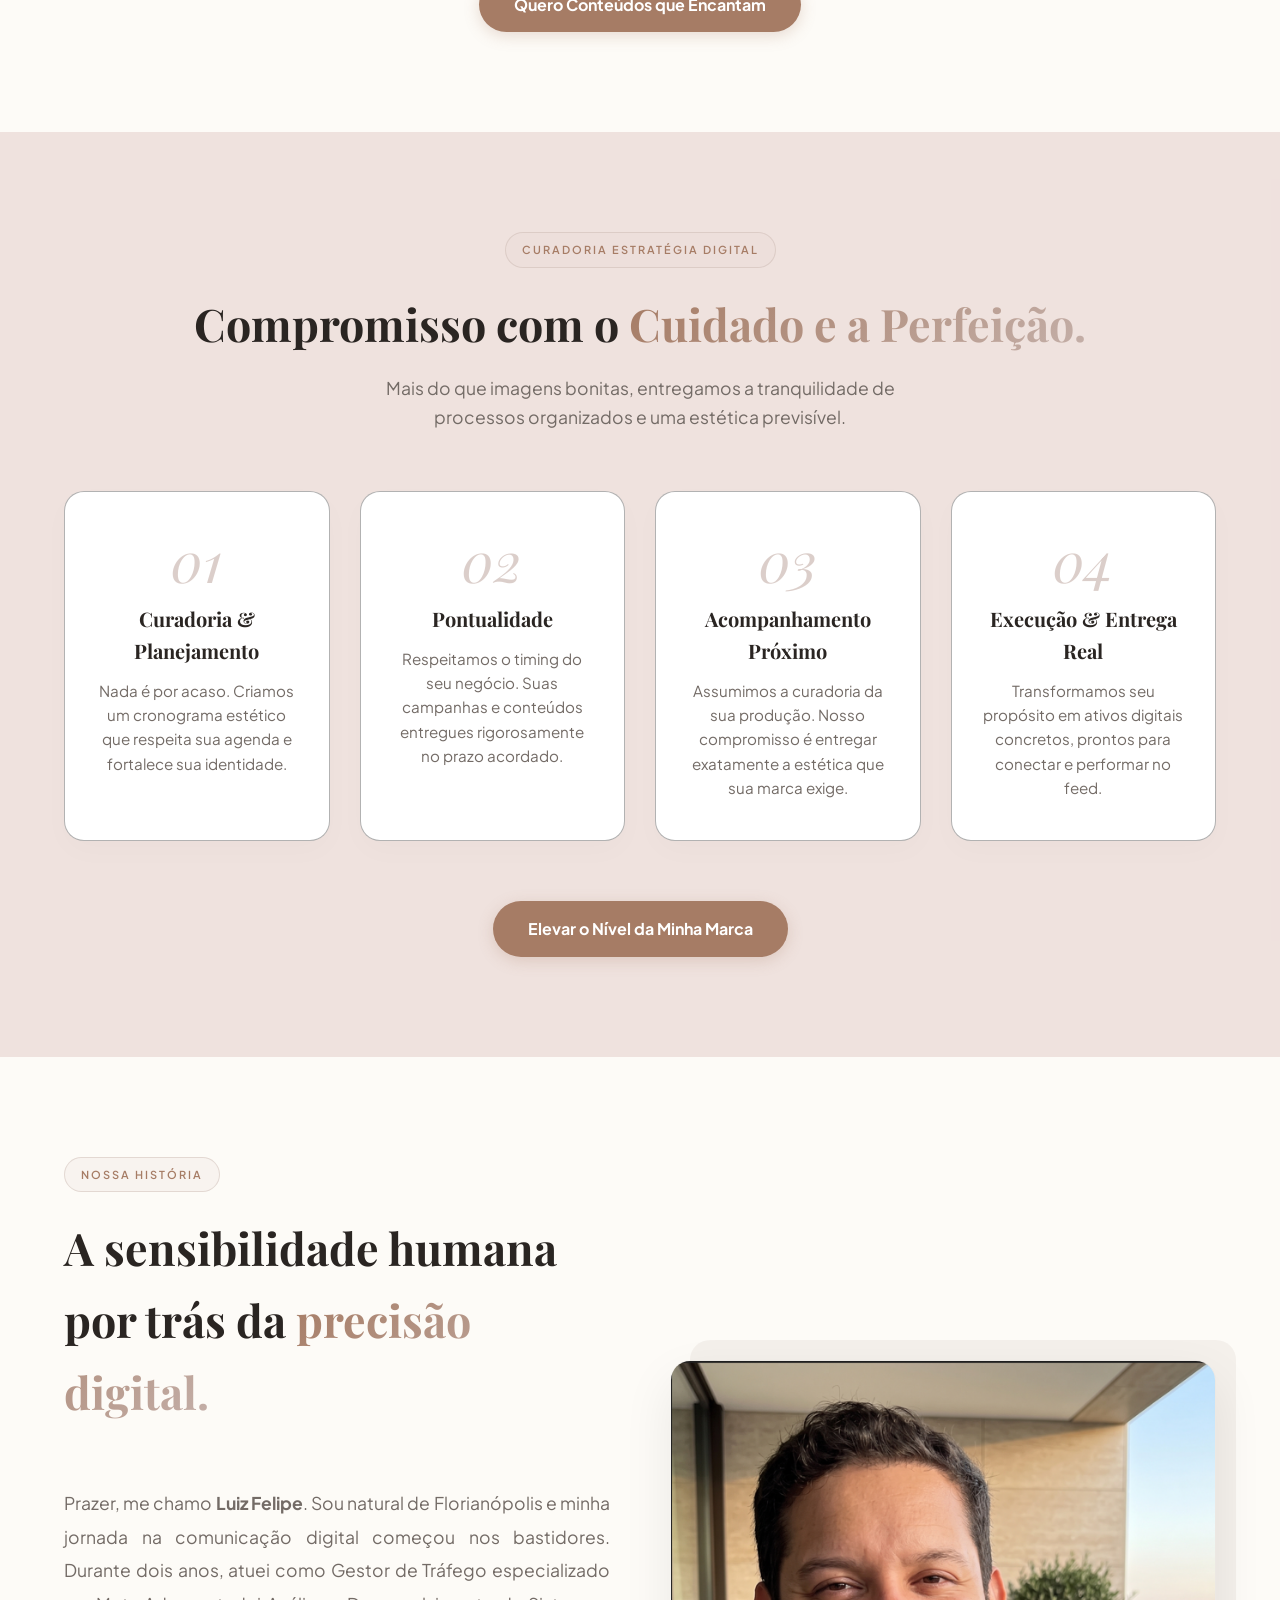
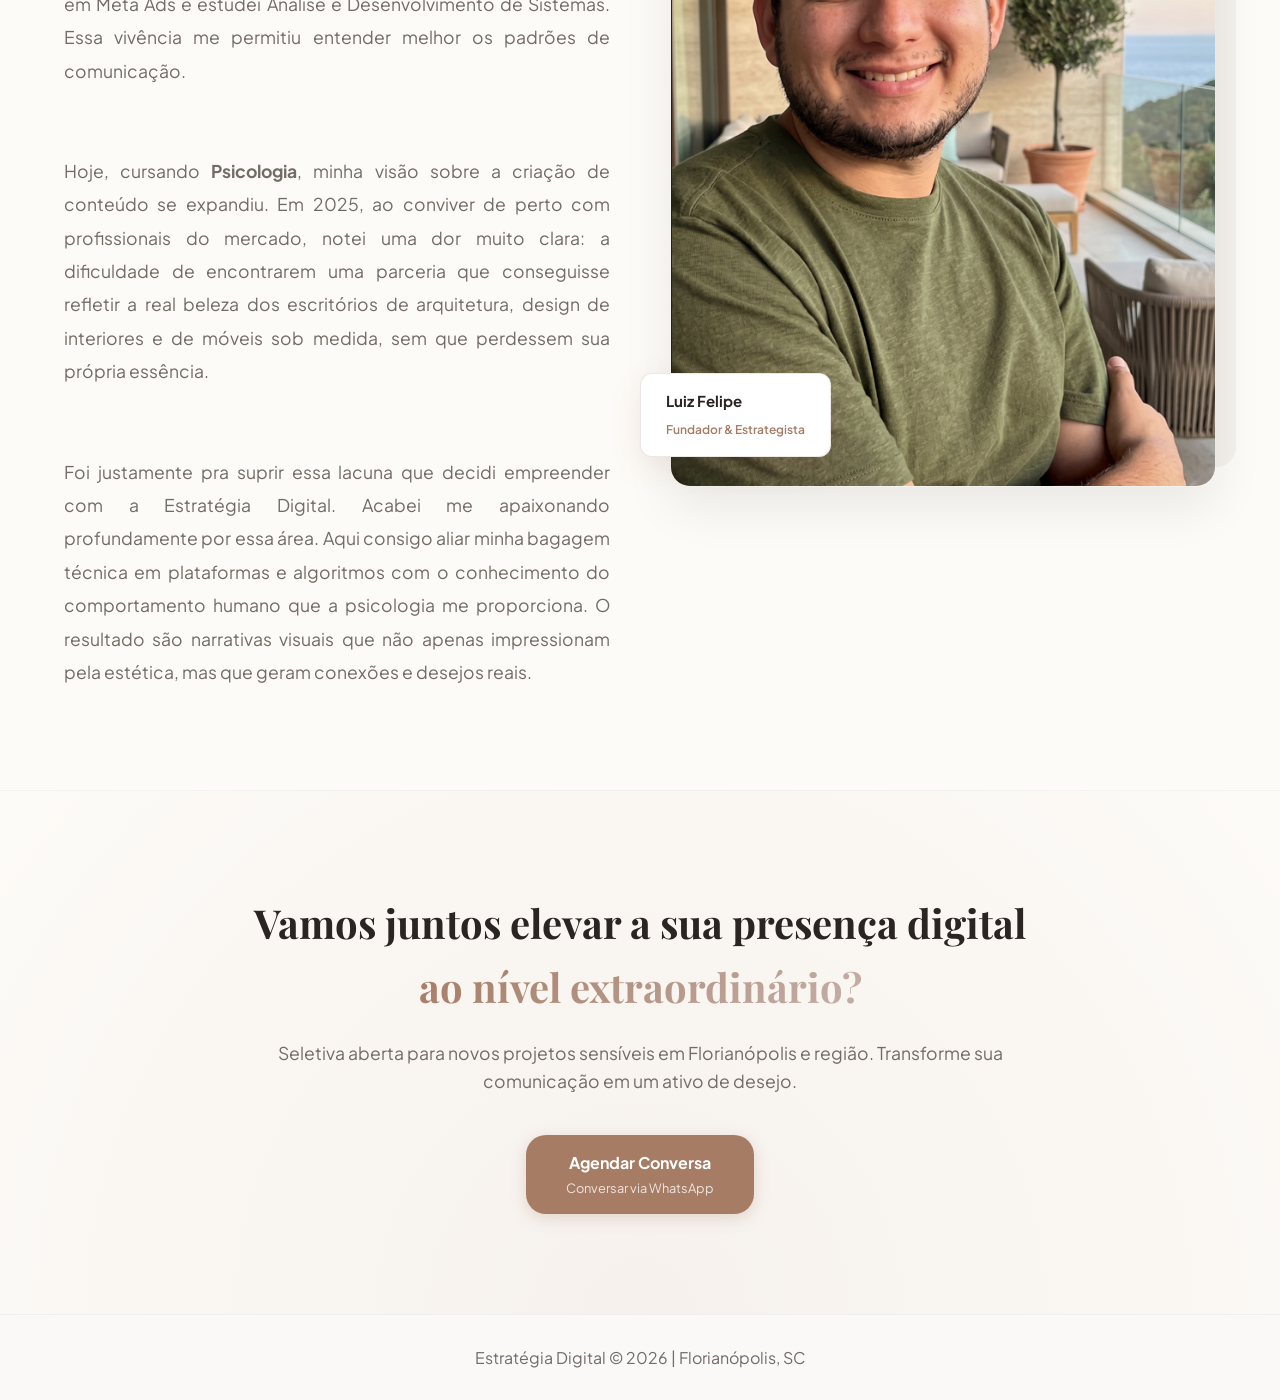
==== commit c11b6c19: "alteração site famele" ====
--- a/famele.html
+++ b/famele.html
@@ -7,156 +7,214 @@
     <link rel="icon" type="image/x-icon" href="imagens/favicoin.PNG">
     <link rel="icon" type="image/png" sizes="32x32" href="favicon-32x32.png">
     <link rel="icon" type="image/png" sizes="16x16" href="favicon-16x16.png">
-
     <link rel="apple-touch-icon" sizes="180x180" href="apple-touch-icon.png">
-
     <link rel="manifest" href="site.webmanifest">
+    
     <title>Estratégia Digital | Conteúdo Imersivo & Estética Digital</title>
-    <link rel="stylesheet" href="style.css">
     
     <link href="https://fonts.googleapis.com/css2?family=Playfair+Display:ital,wght@0,400;0,600;0,700;1,400&family=Plus+Jakarta+Sans:wght@400;600;700&display=swap" rel="stylesheet">
     
     <style>
+        /* ========================================= */
+        /* RESET E ESTRUTURA GLOBAL */
+        /* ========================================= */
+        * {
+            margin: 0;
+            padding: 0;
+            box-sizing: border-box;
+        }
+
         :root {
-            /* PALETA LIGHT & SOPHISTICATED */
-            --accent: #A67C65;     /* Rosy Brown / Cobre Rosado */
-            --bg: #FDFBF7;         /* Bege Areia Claro / Off-white */
-            --card-bg: #FFFFFF;    /* Branco Puro para os cartões */
-            --text-main: #2A2522;  /* Marrom Café Suave */
-            --text-dim: #736B66;   /* Taupe Quente */
-            
-            /* COMPLEMENTO LEVE: Rosa Chá Suave */
-            --complement: #E6D7D2; /* Soft Dusty Rose */
-            --complement-dark: #C4AFA8; /* Dusty Rose mais escuro */
-        }
-
-        /* Forçando o fundo claro para sobrescrever o style.css escuro */
+            --accent: #A67C65;     
+            --bg: #FDFBF7;         
+            --card-bg: #FFFFFF;    
+            --text-main: #2A2522;  
+            --text-dim: #736B66;   
+            --complement: #E6D7D2; 
+            --complement-dark: #C4AFA8; 
+        }
+
+        /* TRAVA CONTRA ROLAGEM HORIZONTAL (O SEGREDO PARA O MOBILE) */
+        html, body { 
+            scroll-behavior: smooth; 
+            overflow-x: hidden; 
+            width: 100%;
+        }
+
         body { 
-            background-color: var(--bg) !important; 
-            color: var(--text-main) !important; 
-            .btn-whatsapp-flutuante {
-    position: fixed;
-    bottom: 25px; /* Distância da parte de baixo */
-    right: 25px; /* Distância da direita */
-    width: 60px;
-    height: 60px;
-    background-color: #25d366; /* Cor verde oficial do WhatsApp */
-    color: white;
-    border-radius: 50%; /* Deixa o botão redondo */
-    display: flex;
-    align-items: center;
-    justify-content: center;
-    box-shadow: 2px 2px 10px rgba(0, 0, 0, 0.2);
-    z-index: 1000; /* Garante que fique acima dos outros elementos */
-    transition: transform 0.3s ease, background-color 0.3s ease;
-    text-decoration: none;
-}
-
-.btn-whatsapp-flutuante:hover {
-    background-color: #1ebe5d;
-    transform: scale(1.1); /* Dá um pequeno zoom ao passar o mouse */
-    color: white;
-}
-        }
-        
-        [id] { scroll-margin-top: 80px; }
-
-        /* Aplicação da Fonte com Serifa nos Títulos */
+            background-color: var(--bg); 
+            color: var(--text-main); 
+            font-family: 'Plus Jakarta Sans', sans-serif;
+            line-height: 1.6;
+        }
+
+        .container {
+            width: 90%;
+            max-width: 1200px;
+            margin: 0 auto;
+        }
+
+        section { padding: 100px 0; }
+
+        a { text-decoration: none; }
+        ul { list-style: none; }
+        img { max-width: 100%; display: block; }
+
+        /* Tipografia Base */
         h1, h2, h3, h4, .logo { font-family: 'Playfair Display', serif; }
         h1 { font-weight: 700; letter-spacing: -1px; }
 
-        /* Header Suavizado no Fundo Claro */
-        header.scrolled { background: rgba(253, 251, 247, 0.96) !important; border-bottom: 1px solid rgba(0, 0, 0, 0.04); }
-        .logo { font-weight: 700; font-size: 26px; color: var(--text-main) !important; }
-        .logo span { color: var(--accent) !important; font-weight: 400; font-style: italic; }
-        .nav-links a { color: var(--text-main) !important; font-weight: 600; text-transform: lowercase; font-style: italic; font-family: 'Playfair Display', serif; font-size: 16px;}
-        .nav-links a:hover { color: var(--accent) !important; }
-        .btn-nav { background: var(--accent) !important; color: #FFF !important; font-family: 'Plus Jakarta Sans', sans-serif !important; text-transform: none !important; font-style: normal !important; font-weight: 700 !important; font-size: 14px !important; border: none !important;}
-
-        /* Badge mais delicada com Rosa Chá */
-        .badge {
-            border-color: rgba(196, 175, 168, 0.4) !important;
-            color: var(--accent) !important;
-            background: rgba(230, 215, 210, 0.2) !important;
-            font-weight: 600;
-            letter-spacing: 2px;
-            font-size: 10px;
-        }
+        /* ========================================= */
+        /* COMPONENTES */
+        /* ========================================= */
         
-        /* Gradiente adaptado: Bege -> Rosa Chá */
         .gradient-text {
             background: linear-gradient(135deg, var(--accent) 0%, var(--complement-dark) 100%);
             -webkit-background-clip: text;
             -webkit-text-fill-color: transparent;
         }
 
-        /* Botões */
+        .badge {
+            display: inline-block;
+            padding: 8px 16px;
+            border-radius: 50px;
+            border: 1px solid rgba(196, 175, 168, 0.4);
+            color: var(--accent);
+            background: rgba(230, 215, 210, 0.2);
+            font-weight: 600;
+            letter-spacing: 2px;
+            font-size: 11px;
+            text-transform: uppercase;
+            margin-bottom: 20px;
+        }
+
+        .btn-main, .btn-outline {
+            display: inline-flex;
+            align-items: center;
+            justify-content: center;
+            padding: 15px 35px;
+            border-radius: 50px;
+            font-weight: 700;
+            transition: all 0.3s ease;
+            font-family: 'Plus Jakarta Sans', sans-serif;
+        }
+
         .btn-main {
-            background: var(--accent) !important;
-            color: #FFFFFF !important;
-            border-radius: 50px !important;
-            font-weight: 700 !important;
-            letter-spacing: 0.5px;
-            box-shadow: 0 4px 15px rgba(166, 124, 101, 0.25) !important;
-            border: none !important;
-        }
+            background: var(--accent);
+            color: #FFFFFF;
+            box-shadow: 0 4px 15px rgba(166, 124, 101, 0.25);
+            border: none;
+        }
+
         .btn-main:hover {
-            box-shadow: 0 6px 20px rgba(166, 124, 101, 0.35) !important;
+            box-shadow: 0 6px 20px rgba(166, 124, 101, 0.35);
             transform: translateY(-2px);
         }
+
         .btn-outline {
-            border: 1px solid rgba(0, 0, 0, 0.1) !important;
-            color: var(--text-main) !important;
-            border-radius: 50px !important;
-            font-weight: 600 !important;
-            background: transparent !important;
-        }
-        .btn-outline:hover { background: var(--complement) !important; border-color: var(--complement) !important; color: var(--text-main) !important; }
-
-        /* Textos descritivos */
-        p { color: var(--text-dim) !important; }
-
-        /* Cards de Tecnologia - Sombras sutis */
+            border: 1px solid rgba(0, 0, 0, 0.1);
+            color: var(--text-main);
+            background: transparent;
+        }
+
+        .btn-outline:hover { 
+            background: var(--complement); 
+            border-color: var(--complement); 
+            color: var(--text-main); 
+        }
+
+        .section-header { text-align: center; margin-bottom: 60px; }
+        .section-header h2 { font-size: 2.8rem; margin-bottom: 15px; color: var(--text-main); }
+        .section-header p { font-size: 1.1rem; color: var(--text-dim); max-width: 600px; margin: 0 auto; }
+
+        /* ========================================= */
+        /* CABEÇALHO (HEADER) */
+        /* ========================================= */
+        header { 
+            padding: 20px 0; 
+            position: fixed; 
+            width: 100%; 
+            top: 0; 
+            z-index: 100; 
+            background: rgba(253, 251, 247, 0.96); 
+            border-bottom: 1px solid rgba(0, 0, 0, 0.04);
+            backdrop-filter: blur(10px);
+        }
+        
+        nav.container { display: flex; justify-content: space-between; align-items: center; }
+        .logo { font-weight: 700; font-size: 26px; color: var(--text-main); }
+        .logo span { color: var(--accent); font-weight: 400; font-style: italic; }
+        .nav-links { display: flex; gap: 30px; align-items: center; }
+        .nav-links a { color: var(--text-main); font-weight: 600; text-transform: lowercase; font-style: italic; font-family: 'Playfair Display', serif; font-size: 17px; transition: color 0.3s ease;}
+        .nav-links a:hover { color: var(--accent); }
+        .btn-nav { background: var(--accent) !important; color: #FFF !important; font-family: 'Plus Jakarta Sans', sans-serif !important; text-transform: none !important; font-style: normal !important; font-weight: 700 !important; font-size: 14px !important; border: none !important; padding: 10px 25px !important; border-radius: 50px;}
+
+        /* ========================================= */
+        /* HERO SECTION */
+        /* ========================================= */
+        .hero { 
+            background: radial-gradient(circle at center, #FFFFFF 0%, var(--bg) 100%); 
+            padding-top: 180px;
+            padding-bottom: 120px;
+            text-align: center;
+        }
+        .hero h1 { font-size: 3.5rem; line-height: 1.1; margin-bottom: 25px; color: var(--text-main); }
+        .hero p { font-size: 1.15rem; color: var(--text-dim); max-width: 750px; margin: 0 auto 40px; }
+        .hero-btns { display: flex; gap: 20px; justify-content: center; flex-wrap: wrap;}
+
+        /* ========================================= */
+        /* A ARTE DA CAPTAÇÃO (TECNOLOGIA) */
+        /* ========================================= */
+        .grid-tech {
+            display: grid;
+            grid-template-columns: repeat(auto-fit, minmax(280px, 1fr));
+            gap: 30px;
+        }
         .tech-card {
-            background: var(--card-bg) !important;
-            border: 1px solid rgba(0, 0, 0, 0.03) !important;
-            border-radius: 20px !important;
-            box-shadow: 0 10px 30px rgba(0, 0, 0, 0.02) !important;
+            background: var(--card-bg);
+            border: 1px solid rgba(0, 0, 0, 0.03);
+            border-radius: 20px;
+            box-shadow: 0 10px 30px rgba(0, 0, 0, 0.02);
             transition: all 0.4s ease;
+            padding: 25px;
+            text-align: center;
         }
         .tech-card:hover {
-            border-color: rgba(230, 215, 210, 0.5) !important;
-            box-shadow: 0 15px 40px rgba(196, 175, 168, 0.1) !important;
+            border-color: rgba(230, 215, 210, 0.5);
+            box-shadow: 0 15px 40px rgba(196, 175, 168, 0.1);
             transform: translateY(-5px);
         }
-        .tech-card h3 { color: var(--text-main) !important; }
-        .card-image { border: none !important; border-radius: 12px; }
-
-        /* NOVA SEÇÃO DE DIFERENCIAIS (CURADORIA EM CARDS) */
+        .card-image img { border-radius: 12px; width: 100%; margin-bottom: 20px; }
+        .tech-card h3 { color: var(--text-main); font-size: 1.4rem; margin-bottom: 10px;}
+        .tech-card p { color: var(--text-dim); font-size: 0.95rem;}
+
+        /* ========================================= */
+        /* DIFERENCIAIS (CUIDADO) */
+        /* ========================================= */
+        .differentials { background-color: #7500001a; }
         .grid-diff {
             display: grid;
             grid-template-columns: repeat(auto-fit, minmax(240px, 1fr));
             gap: 30px;
-            margin-top: 50px;
         }
         .diff-item {
-            background: var(--card-bg) !important;
+            background: var(--card-bg);
             padding: 40px 30px;
             border-radius: 20px;
-            border: 1px solid rgba(0, 0, 1, 0.30) !important;
+            border: 1px solid rgba(0, 0, 1, 0.30);
             box-shadow: 0 10px 30px rgba(0, 0, 0, 0.02);
             transition: all 0.4s ease;
             text-align: center;
         }
         .diff-item:hover {
-            border-color: rgba(230, 215, 210, 0.5) !important;
+            border-color: rgba(230, 215, 210, 0.5);
             box-shadow: 0 15px 40px rgba(196, 175, 168, 0.1);
             transform: translateY(-5px);
         }
         .number {
             font-family: 'Playfair Display', serif;
-            font-size: 3.5rem !important;
-            color: var(--complement-dark) !important;
+            font-size: 3.5rem;
+            color: var(--complement-dark);
             display: block;
             margin-bottom: 15px;
             line-height: 1;
@@ -164,94 +222,27 @@
             font-style: italic;
             font-weight: 400;
         }
-        .diff-item h4 {
-            color: var(--text-main) !important;
-            font-size: 1.25rem;
-            margin-bottom: 12px;
-        }
-        .diff-item p {
-            color: var(--text-dim) !important;
-            font-size: 0.95rem;
-            line-height: 1.6;
-        }
-
-        /* Planos - Branco no fundo bege */
-        .price-card {
-            background: var(--card-bg) !important;
-            border: 1px solid rgba(0, 0, 0, 0.04) !important;
-            border-radius: 24px !important;
-            box-shadow: 0 5px 25px rgba(0, 0, 0, 0.15) !important;
-        }
-        .price-card h3 { font-family: 'Playfair Display', serif; color: var(--text-main) !important; }
-        .price-card .amount { color: var(--text-main) !important; }
-        .price-card .currency { color: var(--text-dim) !important; }
-        .price-card .period { color: var(--text-dim) !important; }
-        
-        /* Destaque do Plano Maratona - Sofisticado Rosa Chá */
-        .price-card.featured {
-            border-color: var(--complement-dark) !important;
-            background: #FAF8F6 !important; /* Um off-white levemente rosado */
-            box-shadow: 0 15px 45px rgba(196, 175, 168, 0.12) !important;
-        }
-        .price-card.featured .pop-tag {
-            background: var(--complement-dark) !important;
-            color: #fff !important;
-            font-weight: 700;
-        }
-        .price-card.featured .currency, .price-card.featured .amount { color: var(--text-main) !important; }
-        .price-card.featured .btn-main {
-            background: var(--accent) !important;
-            color: #fff !important;
-            box-shadow: 0 5px 20px rgba(166, 124, 101, 0.25) !important;
-        }
-        .price-card.featured .btn-main:hover {
-            box-shadow: 0 8px 25px rgba(166, 124, 101, 0.35) !important;
-        }
-        
-        /* Fita de desconto suavizada */
-        del { color: #A8A19C !important; text-decoration-color: var(--accent) !important; }
-        .discount-note { color: var(--accent) !important; font-weight: 700; }
-
-        .price-list li { color: var(--text-dim) !important; }
-        .price-list li::before { color: var(--complement-dark) !important; content: "✓" !important;}
-        .price-list li strong { color: var(--text-main) !important; }
-        
-        /* Hero & CTA Final no Fundo Claro */
-        .hero { background: radial-gradient(circle at center, #FFFFFF 0%, var(--bg) 100%) !important; }
-        .hero h1 { color: var(--text-main) !important; }
-        
-        .section-header h2 { color: var(--text-main) !important; }
-
-        .cta-final {
-            background: radial-gradient(circle at bottom center, #F6F1ED 0%, var(--bg) 100%) !important;
-            border-top: 1px solid rgba(0,0,0,0.02);
-        }
-        .cta-final h2 { color: var(--text-main) !important; }
-        .cta-final::before { background: var(--complement) !important; opacity: 0.1 !important; }
-        
-        footer { border-top: 1px solid rgba(0,0,0,0.04) !important; color: var(--text-dim) !important; background: #FAF9F7 !important;}
-/* SEÇÃO SOBRE NÓS */
-        .about {
-            padding: 80px 0;
-        }
+        .diff-item h4 { color: var(--text-main); font-size: 1.25rem; margin-bottom: 12px; }
+        .diff-item p { color: var(--text-dim); font-size: 0.95rem; }
+
+        /* ========================================= */
+        /* SOBRE NÓS - SOLUÇÃO FORÇA BRUTA */
+        /* ========================================= */
         .grid-about {
             display: grid;
             grid-template-columns: 1fr 1fr;
             gap: 60px;
             align-items: center;
         }
-        .about-text .section-header {
-            text-align: left;
-            margin-bottom: 30px;
-        }
-        .about-text p {
-            margin-bottom: 20px;
-            line-height: 1.8;
-            font-size: 1.05rem;
-        }
-        .about-image {
-            position: relative;
-        }
+        
+        .texto-blindado {
+            font-size: 1.1rem;
+            line-height: 1.9;
+            color: var(--text-dim);
+            text-align: justify;
+        }
+
+        .about-image { position: relative; }
         .about-image-bg {
             background: var(--complement-dark);
             opacity: 0.15;
@@ -280,62 +271,92 @@
             z-index: 2;
             border: 1px solid rgba(196, 175, 168, 0.3);
         }
-        .about-tag h4 {
-            font-family: 'Plus Jakarta Sans', sans-serif;
-            font-size: 15px;
-            font-weight: 700;
-            color: var(--text-main);
-            margin-bottom: 2px;
-        }
-        .about-tag span {
-            font-size: 12px;
-            color: var(--accent);
-            font-weight: 600;
-        }
-
-        /* Responsividade para o Sobre Nós */
+        .about-tag h4 { font-family: 'Plus Jakarta Sans', sans-serif; font-size: 15px; font-weight: 700; color: var(--text-main); margin-bottom: 2px; }
+        .about-tag span { font-size: 12px; color: var(--accent); font-weight: 600; }
+
+        /* ========================================= */
+        /* CTA FINAL E FOOTER */
+        /* ========================================= */
+        .cta-final {
+            background: radial-gradient(circle at bottom center, #F6F1ED 0%, var(--bg) 100%);
+            border-top: 1px solid rgba(0,0,0,0.02);
+            text-align: center;
+        }
+        .cta-content { max-width: 800px; margin: 0 auto; }
+        .cta-final h2 { color: var(--text-main); font-size: 2.5rem; margin-bottom: 20px; }
+        .cta-final p { font-size: 1.1rem; color: var(--text-dim); margin-bottom: 40px;}
+        .btn-main.large { padding: 15px 40px; flex-direction: column; border-radius: 20px !important;}
+        .btn-subtext { font-size: 0.8rem; font-weight: 400; opacity: 0.8; margin-top: 3px; font-family: 'Plus Jakarta Sans', sans-serif;}
+        
+        footer { border-top: 1px solid rgba(0,0,0,0.04); color: var(--text-dim); background: #FAF9F7; text-align: center; padding: 30px 0;}
+
+        /* BOTÃO WHATSAPP FLUTUANTE */
+        .btn-whatsapp-flutuante {
+            position: fixed; bottom: 25px; right: 25px; width: 60px; height: 60px;
+            background-color: #25d366; color: white; border-radius: 50%; 
+            display: flex; align-items: center; justify-content: center;
+            box-shadow: 2px 2px 10px rgba(0, 0, 0, 0.2); z-index: 1000; 
+            transition: transform 0.3s ease, background-color 0.3s ease;
+        }
+        .btn-whatsapp-flutuante:hover { background-color: #1ebe5d; transform: scale(1.1); color: white; }
+
+        /* ========================================= */
+        /* RESPONSIVIDADE TOTAL (CORREÇÃO DO MOBILE) */
+        /* ========================================= */
         @media (max-width: 992px) {
-            .grid-about {
-                grid-template-columns: 1fr;
-                gap: 40px;
+            section { padding: 70px 0; } /* Menos espaço sobrando no topo/base no celular */
+            
+            .grid-about { grid-template-columns: 1fr; gap: 40px; }
+            .about-text .section-header { text-align: center; }
+            
+            /* Ajuste crucial para a tag não vazar da tela */
+            .about-tag { 
+                left: 15px; 
+                bottom: 15px; 
+                padding: 10px 20px;
             }
-            .about-text .section-header {
-                text-align: center;
-            }
-            .about-tag {
-                left: -10px;
-                bottom: 10px;
-            }
+            
+            .texto-blindado { text-align: left; font-size: 1.05rem; }
+            
+            .hero h1 { font-size: 2.4rem; }
+            .hero { padding-top: 140px; padding-bottom: 80px; }
+            
+            .section-header h2 { font-size: 2.2rem; }
+            .cta-final h2 { font-size: 2rem; }
+            
+            .nav-links { display: none; /* Esconde menu no celular para não bugar o cabeçalho */ }
+        }
+        
+        @media (max-width: 480px) {
+            .hero h1 { font-size: 2rem; }
+            .section-header h2 { font-size: 1.8rem; }
+            .btn-main, .btn-outline { width: 100%; } /* Botões ocupam a tela toda no celular para ficar mais fácil de clicar */
         }
     </style>
     
     <script>
         !function (f, b, e, v, n, t, s) {
             if (f.fbq) return; n = f.fbq = function () {
-                n.callMethod ?
-                    n.callMethod.apply(n, arguments) : n.queue.push(arguments)
+                n.callMethod ? n.callMethod.apply(n, arguments) : n.queue.push(arguments)
             };
             if (!f._fbq) f._fbq = n; n.push = n; n.loaded = !0; n.version = '2.0';
             n.queue = []; t = b.createElement(e); t.async = !0;
             t.src = v; s = b.getElementsByTagName(e)[0];
             s.parentNode.insertBefore(t, s)
-        }(window, document, 'script',
-            'https://connect.facebook.net/en_US/fbevents.js');
+        }(window, document, 'script', 'https://connect.facebook.net/en_US/fbevents.js');
         fbq('init', '882979604609252');
         fbq('track', 'PageView');
     </script>
-    <noscript><img height="1" width="1" style="display:none"
-            src="https://www.facebook.com/tr?id=882979604609252&ev=PageView&noscript=1" /></noscript>
+    <noscript><img height="1" width="1" style="display:none" src="https://www.facebook.com/tr?id=882979604609252&ev=PageView&noscript=1" /></noscript>
 </head>
 
 <body>
     <a href="https://wa.me/5548996109220?text=Ol%C3%A1%20vim%20do%20site%20e%20gostaria%20de%20um%20or%C3%A7amento%20personalizado" 
-   target="_blank" 
-   class="btn-whatsapp-flutuante">
-    <svg xmlns="http://www.w3.org/2000/svg" width="35" height="35" fill="currentColor" viewBox="0 0 16 16">
-        <path d="M13.601 2.326A7.854 7.854 0 0 0 7.994 0C3.627 0 .068 3.558.064 7.926c0 1.399.366 2.76 1.057 3.965L0 16l4.204-1.102a7.933 7.933 0 0 0 3.79.965h.004c4.368 0 7.926-3.558 7.93-7.93A7.898 7.898 0 0 0 13.6 2.326zM7.994 14.521a6.573 6.573 0 0 1-3.356-.92l-.24-.144-2.494.654.666-2.433-.156-.251a6.56 6.56 0 0 1-1.007-3.505c0-3.626 2.957-6.584 6.591-6.584a6.56 6.56 0 0 1 4.66 1.931 6.557 6.557 0 0 1 1.928 4.66c-.004 3.639-2.961 6.592-6.592 6.592zm3.615-4.934c-.197-.099-1.17-.578-1.353-.646-.182-.065-.315-.099-.445.099-.133.197-.513.646-.627.775-.114.133-.232.148-.43.05-.197-.1-.836-.308-1.592-.985-.59-.525-.985-1.175-1.103-1.372-.114-.198-.011-.304.088-.403.087-.088.197-.232.296-.346.1-.114.133-.198.198-.33.065-.134.034-.248-.015-.347-.05-.099-.445-1.076-.612-1.47-.16-.389-.323-.335-.445-.34-.114-.004-.247-.007-.38-.007a.729.729 0 0 0-.529.247c-.182.198-.691.677-.691 1.654 0 .977.71 1.916.81 2.049.098.133 1.394 2.132 3.383 2.992.47.205.84.326 1.129.418.475.152.904.129 1.246.08.38-.058 1.171-.48 1.338-.943.164-.464.164-.86.114-.943-.049-.084-.182-.133-.38-.232z"/>
-    </svg>
-</a>
+   target="_blank" class="btn-whatsapp-flutuante">
+        <svg xmlns="http://www.w3.org/2000/svg" width="35" height="35" fill="currentColor" viewBox="0 0 16 16">
+            <path d="M13.601 2.326A7.854 7.854 0 0 0 7.994 0C3.627 0 .068 3.558.064 7.926c0 1.399.366 2.76 1.057 3.965L0 16l4.204-1.102a7.933 7.933 0 0 0 3.79.965h.004c4.368 0 7.926-3.558 7.93-7.93A7.898 7.898 0 0 0 13.6 2.326zM7.994 14.521a6.573 6.573 0 0 1-3.356-.92l-.24-.144-2.494.654.666-2.433-.156-.251a6.56 6.56 0 0 1-1.007-3.505c0-3.626 2.957-6.584 6.591-6.584a6.56 6.56 0 0 1 4.66 1.931 6.557 6.557 0 0 1 1.928 4.66c-.004 3.639-2.961 6.592-6.592 6.592zm3.615-4.934c-.197-.099-1.17-.578-1.353-.646-.182-.065-.315-.099-.445.099-.133.197-.513.646-.627.775-.114.133-.232.148-.43.05-.197-.1-.836-.308-1.592-.985-.59-.525-.985-1.175-1.103-1.372-.114-.198-.011-.304.088-.403.087-.088.197-.232.296-.346.1-.114.133-.198.198-.33.065-.134.034-.248-.015-.347-.05-.099-.445-1.076-.612-1.47-.16-.389-.323-.335-.445-.34-.114-.004-.247-.007-.38-.007a.729.729 0 0 0-.529.247c-.182.198-.691.677-.691 1.654 0 .977.71 1.916.81 2.049.098.133 1.394 2.132 3.383 2.992.47.205.84.326 1.129.418.475.152.904.129 1.246.08.38-.058 1.171-.48 1.338-.943.164-.464.164-.86.114-.943-.049-.084-.182-.133-.38-.232z"/>
+        </svg>
+    </a>
 
     <header id="header">
         <nav class="container">
@@ -343,7 +364,6 @@
             <ul class="nav-links">
                 <li><a href="#tecnologia">A Arte</a></li>
                 <li><a href="#execucao-elite">O Cuidado</a></li>
-                <li><a href="#investimento">Planos</a></li>
                 <li><a href="https://wa.me/SEUNUMERO" target="_blank" class="btn-nav">Conversar</a></li>
             </ul>
         </nav>
@@ -356,13 +376,11 @@
                 <h1>Sua marca revelada com <br><span class="gradient-text">sofisticação e autenticidade.</span></h1>
                 <p>Nós traduzimos a essência da sua comunicação em produções imersivas e edições de arte, garantindo que sua marca encante e conecte com o profissionalismo que ela merece.</p>
                 <div class="hero-btns">
-                    <a href="https://wa.me/5548996109220?text=Olá, gostaria de conhecer melhor os serviços de estética visual da Estratégia Digital." target="_blank"
-                        class="btn-main">Revelar Minha Essência</a>
+                    <a href="https://wa.me/5548996109220?text=Olá, gostaria de conhecer melhor os serviços de estética visual da Estratégia Digital." target="_blank" class="btn-main">Revelar Minha Essência</a>
                     <a href="#execucao-elite" class="btn-outline">Conhecer Nosso Cuidado</a>
                 </div>
             </div>
         </section>
-
 
         <section id="tecnologia" class="tech-specs container">
             <div class="section-header">
@@ -370,45 +388,34 @@
                 <p>Mais do que postar, envolvemos sua audiência com uma qualidade visual que encanta e diferencia.</p>
             </div>
             <div class="grid-tech">
-                <div  class="tech-card">
-                    <div class="card-image">
-                        <img src="imagens/avata.jpg" alt="Drone DJI Avata 2">
-                    </div>
+                <div class="tech-card">
+                    <div class="card-image"><img src="imagens/avata.jpg" alt="Drone DJI Avata 2"></div>
                     <h3>Perspectiva Envolvente</h3>
                     <p>Com o <strong>Avata 2</strong>, criamos voos fluídos e dinâmicos que revelam a beleza e os detalhes do seu espaço por ângulos únicos.</p>
                 </div>
-
                 <div class="tech-card">
-                    <div class="card-image">
-                        <img src="imagens/kit.PNG" alt="Sony ZV-E10 com Gimbal">
-                    </div>
+                    <div class="card-image"><img src="imagens/kit.PNG" alt="Sony ZV-E10 com Gimbal"></div>
                     <h3>Qualidade de Cinema</h3>
                     <p>Captação com a <strong>Sony ZV-E10</strong>. Texturas ricas, cores fiéis e imagens ultraestáveis para uma estética impecável.</p>
                 </div>
-
                 <div class="tech-card">
-                    <div class="card-image">
-                        <img src="imagens/edicao.PNG" alt="Edição de vídeo profissional">
-                    </div>
+                    <div class="card-image"><img src="imagens/edicao.PNG" alt="Edição de vídeo profissional"></div>
                     <h3>Narrativas que Encantam</h3>
                     <p>Criamos roteiros estratégicos e edições sensíveis com ganchos de conexão, focadas em retenção e no desejo pela sua marca.</p>
                 </div>
             </div>
-            
             <div style="text-align: center; margin-top: 50px;">
                 <a href="https://wa.me/5548996109220?text=Olá, gostaria de conversar sobre a estética visual da minha marca." target="_blank" class="btn-main">Quero Conteúdos que Encantam</a>
             </div>
-            
         </section>
 
-        <section style="background-color: #7500001a;" id="execucao-elite" class="differentials" >
+        <section id="execucao-elite" class="differentials">
             <div class="container">
-                <div class="section-header" >
+                <div class="section-header">
                     <span class="badge">Curadoria Estratégia Digital</span>
                     <h2>Compromisso com o <span class="gradient-text">Cuidado e a Perfeição.</span></h2>
                     <p>Mais do que imagens bonitas, entregamos a tranquilidade de processos organizados e uma estética previsível.</p>
                 </div>
-
                 <div class="grid-diff">
                     <div class="diff-item">
                         <span class="number">01</span>
@@ -417,7 +424,7 @@
                     </div>
                     <div class="diff-item">
                         <span class="number">02</span>
-                        <h4>Pontualidade Impecável</h4>
+                        <h4>Pontualidade</h4>
                         <p>Respeitamos o timing do seu negócio. Suas campanhas e conteúdos entregues rigorosamente no prazo acordado.</p>
                     </div>
                     <div class="diff-item">
@@ -431,32 +438,33 @@
                         <p>Transformamos seu propósito em ativos digitais concretos, prontos para conectar e performar no feed.</p>
                     </div>
                 </div>
-
                 <div style="text-align: center; margin-top: 60px;">
                     <a href="https://wa.me/5548996109220?text=Olá, gostaria de saber mais sobre o método de trabalho da Estratégia Digital." target="_blank" class="btn-main">Elevar o Nível da Minha Marca</a>
                 </div>
-
             </div>
         </section>
+
         <section id="sobre" class="about container">
             <div class="grid-about">
                 <div class="about-text">
-                    <div class="section-header">
+                    <div class="section-header" style="text-align: left;">
                         <span class="badge">Nossa História</span>
                         <h2>A sensibilidade humana por trás da <span class="gradient-text">precisão digital.</span></h2>
                     </div>
                     
-                    <p>Prazer, me chamo <strong>Luiz Felipe</strong>. Sou natural de Florianópolis e minha jornada na comunicação digital começou nos bastidores. Durante dois anos, atuei como Gestor de Tráfego especializado em Meta Ads e estudei Análise e Desenvolvimento de Sistemas. Essa vivência me permitiu entender padrões de comunicação e entender exatamente o que faz um criativo converter.</p>
-                    
-                    <p>Hoje, cursando <strong>Psicologia</strong>, minha visão sobre a criação de conteúdo se expandiu. Em 2025, ao conviver de perto com profissionais do mercado, notei uma dor muito clar a dificuldade de encontrarem uma parceria que conseguisse refletir a real beleza dos escritórios de arquitetura, design de interiores e marcas de móveis sob medida, sem que perdessem sua própria essência.</p>
-                    
-                    <p>Foi justamente pra suprir essa lacuna que decidi empreender com a Estratégia Digital. Acabei me apaixonando profundamente por essa área, aqui consigo aliar minha bagagem técnica em plataformas e algoritmos com o conhecimento do comportamento humano que a psicologia me proporciona. O resultado são narrativas visuais que não apenas impressionam pela estética, mas que geram conexões e desejos reais.</p>
+                    <div class="texto-blindado">
+                        Prazer, me chamo <strong>Luiz Felipe</strong>. Sou natural de Florianópolis e minha jornada na comunicação digital começou nos bastidores. Durante dois anos, atuei como Gestor de Tráfego especializado em Meta Ads e estudei Análise e Desenvolvimento de Sistemas. Essa vivência me permitiu entender melhor os padrões de comunicação.
+                        <br><br><br>
+                        Hoje, cursando <strong>Psicologia</strong>, minha visão sobre a criação de conteúdo se expandiu. Em 2025, ao conviver de perto com profissionais do mercado, notei uma dor muito clara: a dificuldade de encontrarem uma parceria que conseguisse refletir a real beleza dos escritórios de arquitetura, design de interiores e de móveis sob medida, sem que perdessem sua própria essência.
+                        <br><br><br>
+                        Foi justamente pra suprir essa lacuna que decidi empreender com a Estratégia Digital. Acabei me apaixonando profundamente por essa área. Aqui consigo aliar minha bagagem técnica em plataformas e algoritmos com o conhecimento do comportamento humano que a psicologia me proporciona. O resultado são narrativas visuais que não apenas impressionam pela estética, mas que geram conexões e desejos reais.
+                    </div>
+
                 </div>
                 
                 <div class="about-image">
                     <div class="about-image-bg"></div>
                     <img src="imagens/luiz.png" alt="Luiz Felipe - Fundador" class="about-img-element">
-                    
                     <div class="about-tag">
                         <h4>Luiz Felipe</h4>
                         <span>Fundador & Estrategista</span>
@@ -465,112 +473,13 @@
             </div>
         </section>
 
-    <!--    <section id="investimento" class="pricing container">
-            <div class="section-header">
-                <span class="badge">Sua Presença Digital</span>
-                <h2>Escolha seu próximo <span class="gradient-text">nível de conexão.</span></h2>
-                <p>Soluções de curadoria visual para quem busca o extraordinário.</p>
-            </div>
-
-            <div class="grid-pricing" style="grid-template-columns: repeat(auto-fit, minmax(260px, 1fr)); gap: 20px;">
-                
-                <div class="price-card featured">
-                    <div class="price-content">
-                        <span class="pop-tag">🔥 Oportunidade Única</span>
-                        <h3>Plano Maratona</h3>
-                        <p>Sua tranquilidade garantida: <strong>6 meses de Instagram com curadoria total, sem preocupações.</strong></p>
-                        <div class="value">
-                            <div style="font-size: 0.95rem; color: #736B66; margin-bottom: 5px; opacity: 0.8;">De <del>R$ 2.800,00/mês</del> por:</div>
-                            <span class="currency">R$</span>
-                            <span class="amount">2.380</span>
-                            <span class="period">,00 /mês<br>
-                            <span class="discount-note">Equivalente mensal diluído no <br>pagamento à vista do semestre</span></span>
-                        </div>
-                        <ul class="price-list">
-                            <li><strong>6 Meses de Gestão e Curadoria</strong></li>
-                            <li>Tudo do Plano Premium</li>
-                            <li>A produção do semestre em 5 dias</li>
-                            <li><strong>1 Dia em Estúdio Profissional</strong></li>
-                        </ul>
-                    </div>
-                    <a href="https://wa.me/5548996109220?text=Olá, quero garantir minha Presença Digital com o Plano Maratona."
-                        target="_blank" class="btn-main full">Garantir Minha Presença</a>
-                </div>
-
-                <div class="price-card">
-                    <div class="price-content">
-                        <h3>Plano Start</h3>
-                        <p>Um dia de captação presencial com olhar apurado e equipamento de ponta.</p>
-                        <div class="value">
-                            <span class="currency">R$</span>
-                            <span class="amount">970</span>
-                            <span class="period">,00</span>
-                        </div>
-                        <ul class="price-list">
-                            <li>Captação Presencial</li>
-                            <li><strong>Olhar Estratégia Digital</strong></li>
-                            <li>Câmera Sony & Drone</li>
-                            <li>Horário Acordado</li>
-                        </ul>
-                    </div>
-                    <a href="https://wa.me/5548996109220?text=Olá, gostaria de solicitar o Plano Start de captação."
-                        target="_blank" class="btn-outline full">Solicitar Olhar Start</a>
-                </div>
-
-                <div class="price-card">
-                    <div class="price-content">
-                        <h3>Plano Pro</h3>
-                        <p>Curadoria mensal com edição estratégica para manter sua consistência e beleza online.</p>
-                        <div class="value">
-                            <span class="currency">R$</span>
-                            <span class="amount">1.940</span>
-                            <span class="period">,00 /mês</span>
-                        </div>
-                        <ul class="price-list">
-                            <li>Acompanhamento Mensal</li>
-                            <li><strong>Edição de 12 Vídeos de Arte</strong></li>
-                            <li>Sony ZV-E10 + Drone FPV</li>
-                            <li>Edição com Cuidado</li>
-                        </ul>
-                    </div>
-                    <a href="https://wa.me/5548996109220?text=Olá, tenho interesse no Plano Pro de acompanhamento mensal."
-                        target="_blank" class="btn-outline full">Escolher Plano Pro</a>
-                </div>
-
-                <div class="price-card">
-                    <div class="price-content">
-                        <span class="pop-tag" style="background: rgba(230, 215, 210, 0.2); color: var(--accent);">Tranquilidade Total</span>
-                        <h3>Plano Premium</h3>
-                        <p>Gestão completa da sua imagem. Cuidamos de tudo, do planejamento à postagem.</p>
-                        <div class="value">
-                            <span class="currency">R$</span>
-                            <span class="amount">2.800</span>
-                            <span class="period">,00 /mês</span>
-                        </div>
-                        <ul class="price-list">
-                            <li>Captação, Edição e Postagem</li>
-                            <li><strong>Narrativas e Copys que Conectam</strong></li>
-                            <li>Planejamento Estético</li>
-                            <li>Organização de Conteúdo</li>
-                        </ul>
-                    </div>
-                    <a href="https://wa.me/5548996109220?text=Olá, quero delegar minha gestão de conteúdo com o Plano Premium."
-                        target="_blank" class="btn-outline full">Quero Tranquilidade</a>
-                </div>
-
-            </div>
-        </section> -->
-
         <section class="cta-final">
-            <div class="container" >
+            <div class="container">
                 <div class="cta-content">
-                        
                     <h2>Vamos juntos elevar a sua presença digital <br><span class="gradient-text">ao nível extraordinário?</span></h2>
                     <p>Seletiva aberta para novos projetos sensíveis em Florianópolis e região. Transforme sua comunicação em um ativo de desejo.</p>
-
                     <div class="cta-actions">
-                        <a href="https://wa.me/5548996109220?text=Olá, gostaria de marcar uma conversa para conhecer a Estratégia Digital."
-                            target="_blank" class="btn-main large">
+                        <a href="https://wa.me/5548996109220?text=Olá, gostaria de marcar uma conversa para conhecer a Estratégia Digital." target="_blank" class="btn-main large">
                             <span class="btn-text">Agendar Conversa</span>
                             <span class="btn-subtext">Conversar via WhatsApp</span>
                         </a>
